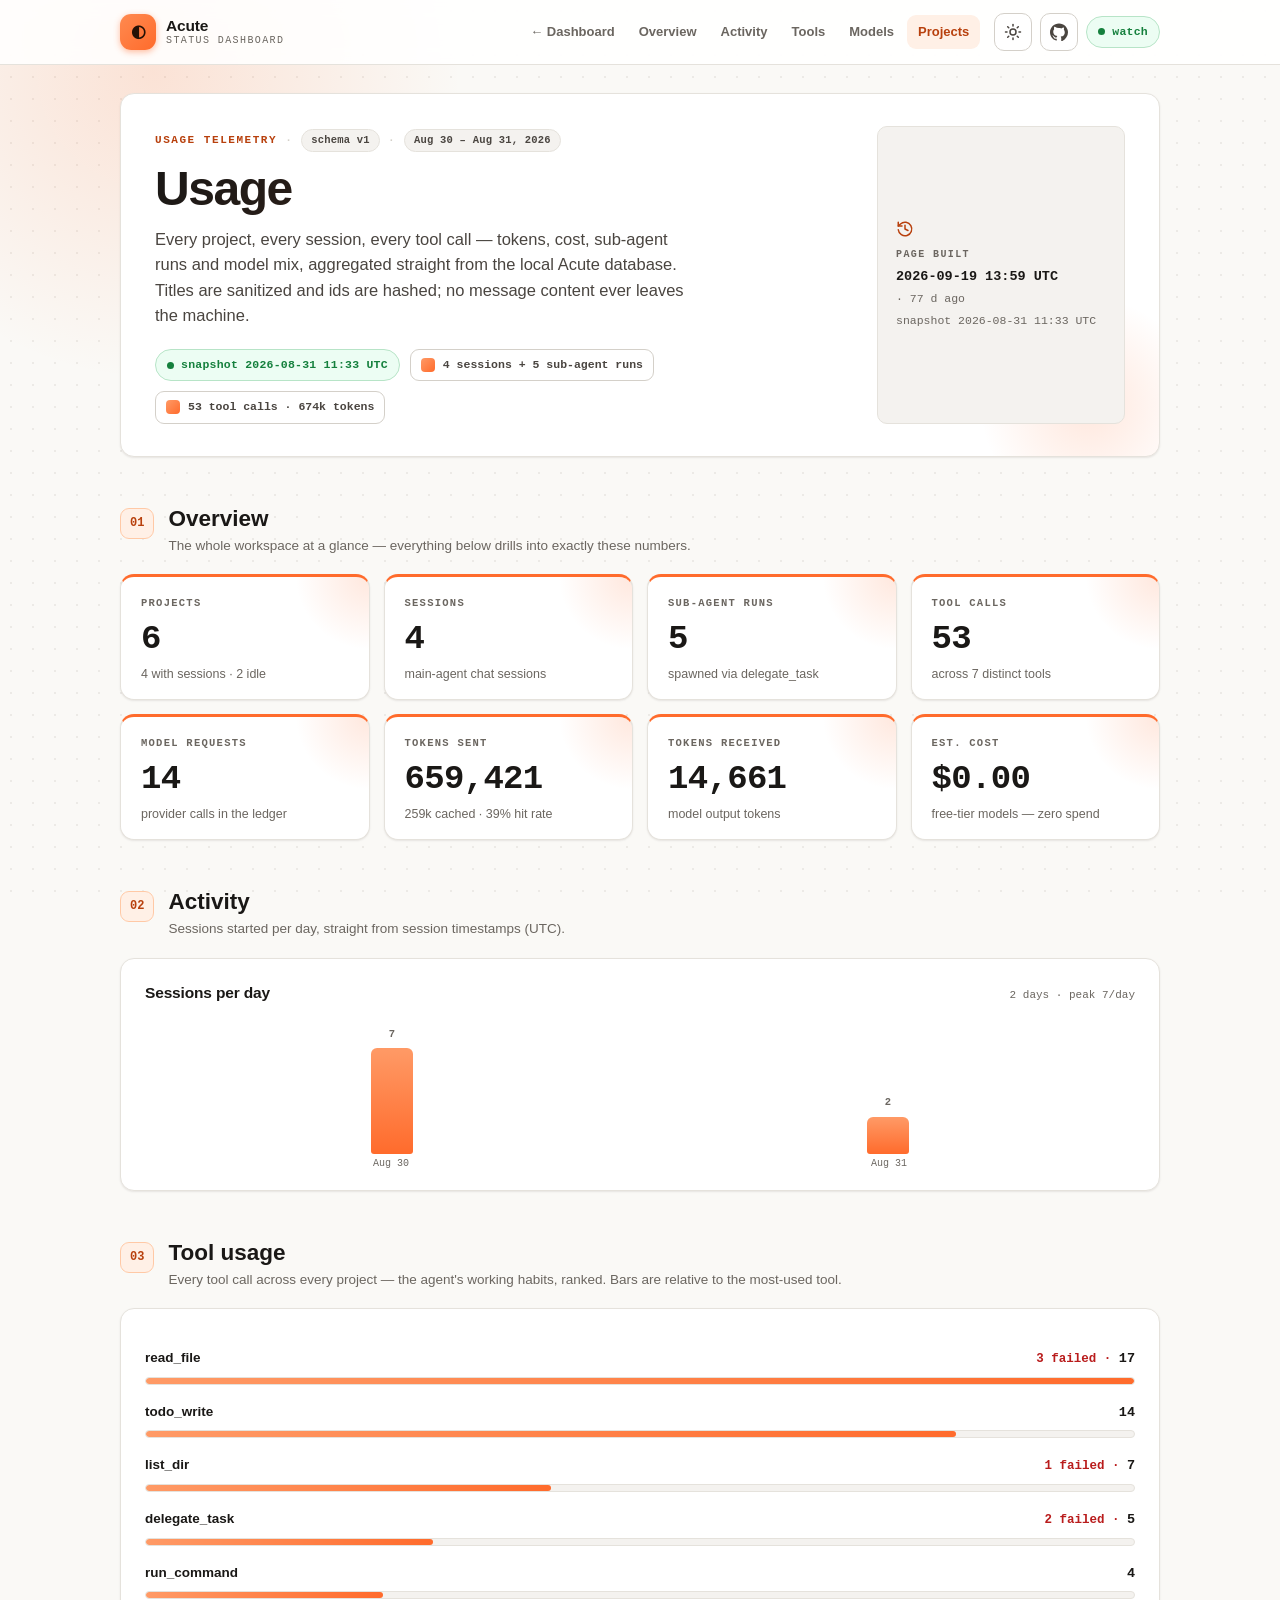
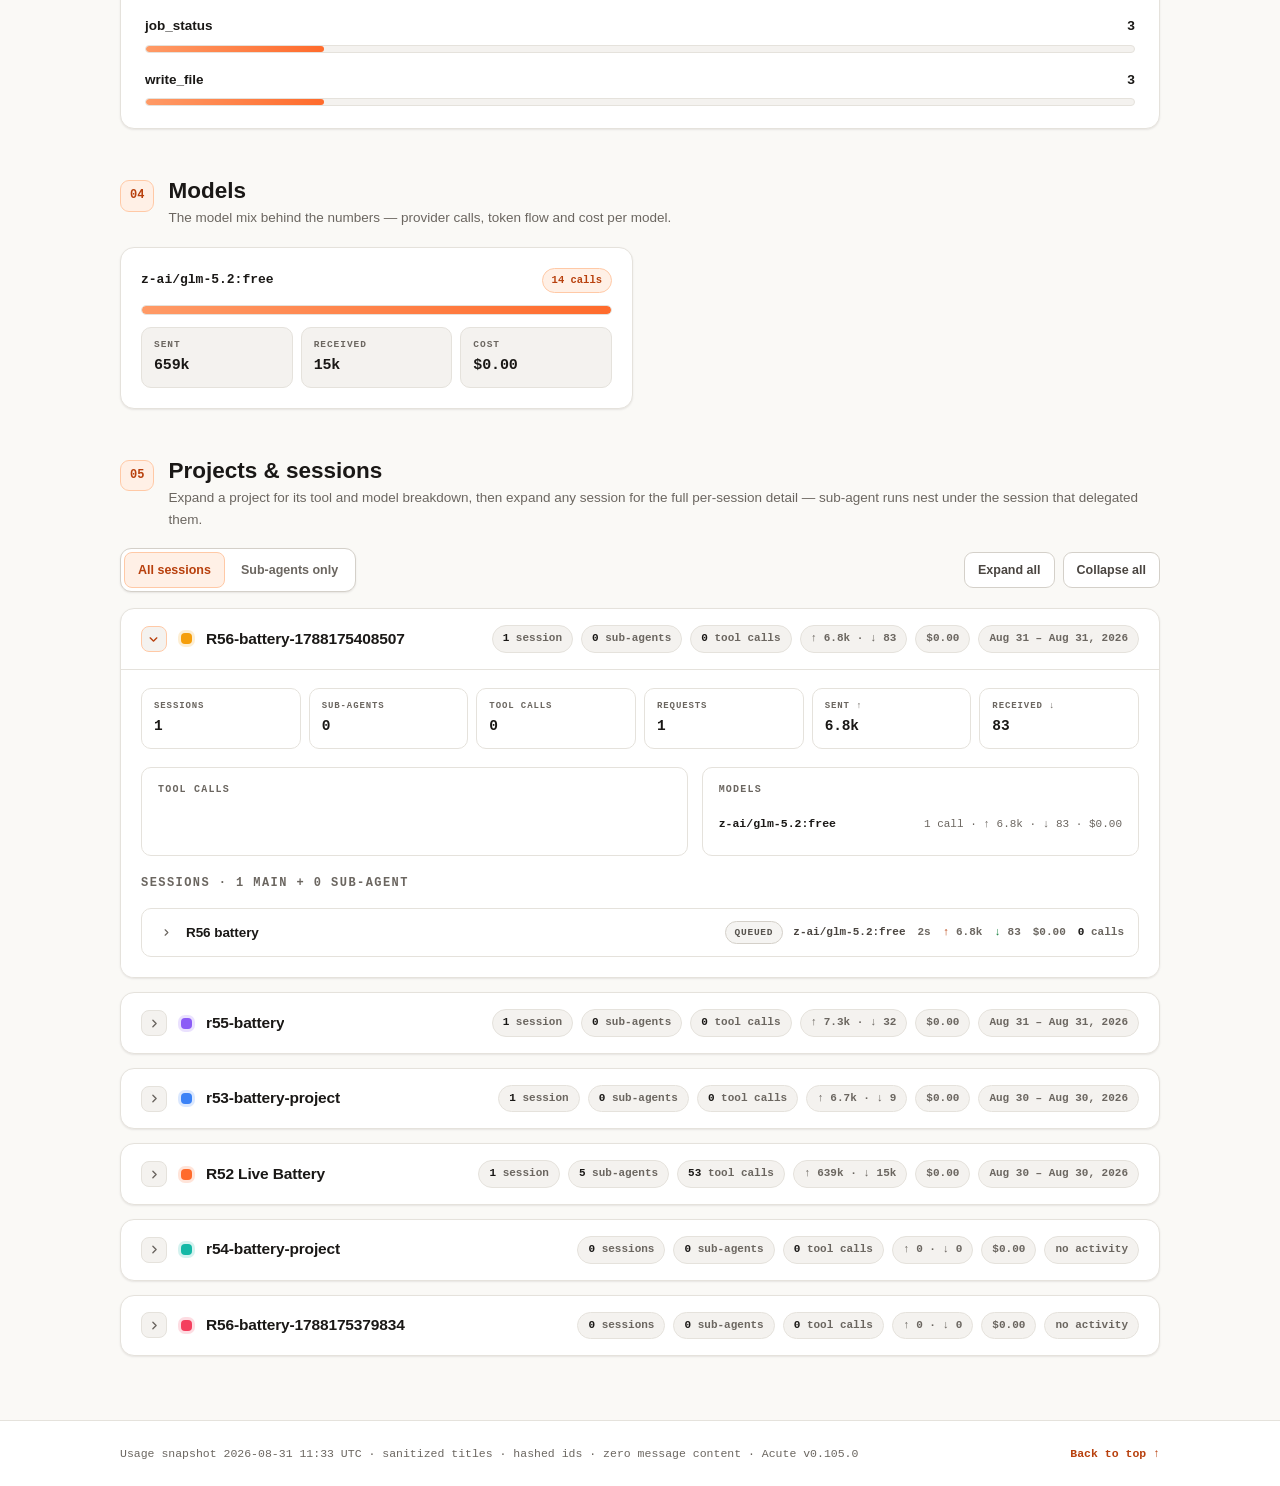
==== usage.html @ f4ee9d33 "R109 truth-sync (the plan card): v0.105.0 published — the companion rebuilt in clay (design system v" ====
<!DOCTYPE html>
<html lang="en" data-theme="light">
<head>
<meta charset="utf-8">
<meta name="viewport" content="width=device-width, initial-scale=1">
<title>Acute — usage</title>
<meta name="description" content="Detailed usage telemetry for Acute: per-project and per-session tokens, tool calls, sub-agent runs, model mix and estimated cost.">
<meta name="color-scheme" content="light dark">
<meta name="theme-color" content="#FF6B2C" media="(prefers-color-scheme: light)">
<meta name="theme-color" content="#0d0c0a" media="(prefers-color-scheme: dark)">
<meta property="og:title" content="Acute — usage">
<meta name="og:description" content="Detailed usage telemetry for Acute: per-project and per-session tokens, tool calls, sub-agent runs, model mix and estimated cost.">
<meta property="og:type" content="website">
<meta property="og:url" content="https://testplay-byte.github.io/DASHBOARD/usage.html">
<link rel="canonical" href="https://testplay-byte.github.io/DASHBOARD/usage.html">
<link rel="icon" href="data:image/svg+xml,%3Csvg%20xmlns%3D%22http%3A%2F%2Fwww.w3.org%2F2000%2Fsvg%22%20viewBox%3D%220%200%2064%2064%22%3E%3Crect%20width%3D%2264%22%20height%3D%2264%22%20rx%3D%2214%22%20fill%3D%22%23FF6B2C%22%2F%3E%3Ctext%20x%3D%2232%22%20y%3D%2245%22%20font-family%3D%22Menlo%2C%20Consolas%2C%20monospace%22%20font-size%3D%2234%22%20font-weight%3D%22700%22%20text-anchor%3D%22middle%22%20fill%3D%22%231f130a%22%3E%E2%97%90%3C%2Ftext%3E%3C%2Fsvg%3E">
<link rel="stylesheet" href="assets/style.css?v=20260919t135927929z">
<link rel="stylesheet" href="assets/usage.css?v=20260919t135927929z">
<script>
  // Apply persisted theme before paint to avoid a flash.
  (function () {
    try {
      var stored = localStorage.getItem("acute-theme");
      var prefersDark = window.matchMedia("(prefers-color-scheme: dark)").matches;
      var theme = stored === "dark" || stored === "light" ? stored : (prefersDark ? "dark" : "light");
      document.documentElement.setAttribute("data-theme", theme);
    } catch (_) { /* ignore */ }
    document.documentElement.classList.add("js");
  })();
</script>
</head>
<body id="top">
<a class="skip-link" href="#main">Skip to content</a>

<header class="site-header" role="banner">
  <div class="container header-inner">
    <a class="brand" href="index.html" aria-label="Acute — back to the status dashboard">
      <span class="brand-mark" aria-hidden="true">◐</span>
      <span class="brand-text">
        <span class="brand-name">Acute</span>
        <span class="brand-sub">status dashboard</span>
      </span>
    </a>
    <nav class="site-nav" aria-label="Usage sections">
      <a href="index.html">← Dashboard</a>
      <a href="#overview">Overview</a>
      <a href="#activity">Activity</a>
      <a href="#tools">Tools</a>
      <a href="#models">Models</a>
      <a href="#projects">Projects</a>
    </nav>
    <div class="header-actions">
      <button type="button" class="theme-toggle" id="theme-toggle" aria-label="Toggle dark mode" aria-pressed="false" title="Toggle dark mode">
        <svg class="theme-icon theme-icon-sun" viewBox="0 0 24 24" fill="none" stroke="currentColor" stroke-width="2" stroke-linecap="round" stroke-linejoin="round" aria-hidden="true">
          <circle cx="12" cy="12" r="4"/>
          <path d="M12 2v2"/><path d="M12 20v2"/><path d="M4.93 4.93l1.41 1.41"/><path d="M17.66 17.66l1.41 1.41"/><path d="M2 12h2"/><path d="M20 12h2"/><path d="M6.34 17.66l-1.41 1.41"/><path d="M19.07 4.93l-1.41 1.41"/>
        </svg>
        <svg class="theme-icon theme-icon-moon" viewBox="0 0 24 24" fill="none" stroke="currentColor" stroke-width="2" stroke-linecap="round" stroke-linejoin="round" aria-hidden="true">
          <path d="M21 12.79A9 9 0 1 1 11.21 3 7 7 0 0 0 21 12.79z"/>
        </svg>
      </button>
      <a class="github-link" href="https://github.com/testplay-byte/DASHBOARD" target="_blank" rel="noopener noreferrer" aria-label="View source on GitHub">
        <svg viewBox="0 0 24 24" fill="currentColor" aria-hidden="true">
          <path d="M12 .5C5.37.5 0 5.78 0 12.292c0 5.211 3.438 9.63 8.205 11.18.6.111.82-.26.82-.577 0-.285-.01-1.04-.016-2.046-3.338.726-4.043-1.61-4.043-1.61-.546-1.387-1.333-1.756-1.333-1.756-1.09-.745.082-.73.082-.73 1.205.085 1.838 1.237 1.838 1.237 1.07 1.834 2.807 1.304 3.492.997.108-.776.42-1.305.762-1.605-2.665-.305-5.466-1.332-5.466-5.93 0-1.31.47-2.383 1.236-3.221-.124-.303-.535-1.523.117-3.173 0 0 1.008-.323 3.301 1.23A11.51 11.51 0 0 1 12 6.802c1.025.005 2.058.139 3.022.408 2.29-1.553 3.297-1.23 3.297-1.23.653 1.65.242 2.87.119 3.172.77.838 1.234 1.91 1.234 3.221 0 4.61-2.807 5.622-5.48 5.92.43.371.81 1.103.81 2.222 0 1.604-.014 2.898-.014 3.293 0 .32.216.695.825.576C20.565 21.917 24 17.498 24 12.292 24 5.78 18.627.5 12 .5z"/>
        </svg>
      </a>
      <span class="pill pill-ok header-status-pill"><span class="pill-dot" aria-hidden="true"></span>watch</span>
    </div>
  </div>
</header>

<main id="main" class="container main-area">

  <!-- · usage hero · -->
  <section class="hero card reveal usage-hero" aria-labelledby="usage-title">
    <div class="hero-main">
      <div class="hero-eyebrow">
        <span class="hero-availability">Usage telemetry</span>
        <span class="hero-dot" aria-hidden="true">·</span>
        <span class="hero-version">schema v1</span>
        <span class="hero-dot" aria-hidden="true">·</span>
        <span class="hero-version">Aug 30 – Aug 31, 2026</span>
      </div>
      <h1 id="usage-title">Usage</h1>
      <p class="tagline">Every project, every session, every tool call — tokens, cost, sub-agent runs and model mix, aggregated straight from the local Acute database. Titles are sanitized and ids are hashed; no message content ever leaves the machine.</p>
      <div class="hero-chips">
        <span class="pill pill-ok"><span class="pill-dot" aria-hidden="true"></span>snapshot 2026-08-31 11:33 UTC</span>
        <span class="chip"><span class="chip-icon usage-chip-ico" aria-hidden="true"></span>4 sessions + 5 sub-agent runs</span>
        <span class="chip"><span class="chip-icon usage-chip-ico" aria-hidden="true"></span>53 tool calls · 674k tokens</span>
      </div>
    </div>
    <aside class="updated-box" aria-label="Page built">
      <svg class="updated-icon" viewBox="0 0 24 24" fill="none" stroke="currentColor" stroke-width="2" stroke-linecap="round" stroke-linejoin="round" aria-hidden="true"><path d="M3 3v5h5"/><path d="M3.05 13A9 9 0 1 0 6 5.3L3 8"/><path d="M12 7v5l4 2"/></svg>
      <span class="updated-label">Page built</span>
      <span class="updated-time">2026-09-19 13:59 UTC</span>
      <span class="updated-relative" id="updated-relative"></span>
      <span class="updated-relative">snapshot 2026-08-31 11:33 UTC</span>
    </aside>
  </section>

  <!-- · 01 usage overview · -->
  <section id="overview" class="u-section reveal" aria-labelledby="usage-overview-title">
    <header class="section-head">
      <span class="section-index" aria-hidden="true">01</span>
      <div>
        <h2 id="usage-overview-title">Overview</h2>
        <p class="section-desc">The whole workspace at a glance — everything below drills into exactly these numbers.</p>
      </div>
    </header>
    <div class="stats-grid">
      <article class="stat-card card">
        <span class="stat-label">Projects</span>
        <span class="stat-value" data-count="6">6</span>
        <span class="stat-sub">4 with sessions · 2 idle</span>
      </article>
      <article class="stat-card card">
        <span class="stat-label">Sessions</span>
        <span class="stat-value" data-count="4">4</span>
        <span class="stat-sub">main-agent chat sessions</span>
      </article>
      <article class="stat-card card">
        <span class="stat-label">Sub-agent runs</span>
        <span class="stat-value" data-count="5">5</span>
        <span class="stat-sub">spawned via delegate_task</span>
      </article>
      <article class="stat-card card">
        <span class="stat-label">Tool calls</span>
        <span class="stat-value" data-count="53">53</span>
        <span class="stat-sub">across 7 distinct tools</span>
      </article>
      <article class="stat-card card">
        <span class="stat-label">Model requests</span>
        <span class="stat-value" data-count="14">14</span>
        <span class="stat-sub">provider calls in the ledger</span>
      </article>
      <article class="stat-card card">
        <span class="stat-label">Tokens sent</span>
        <span class="stat-value" data-count="659421">659,421</span>
        <span class="stat-sub">259k cached · 39% hit rate</span>
      </article>
      <article class="stat-card card">
        <span class="stat-label">Tokens received</span>
        <span class="stat-value" data-count="14661">14,661</span>
        <span class="stat-sub">model output tokens</span>
      </article>
      <article class="stat-card card">
        <span class="stat-label">Est. cost</span>
        <span class="stat-value" >$0.00</span>
        <span class="stat-sub">free-tier models — zero spend</span>
      </article>
    </div>
  </section>

  <!-- · 02 activity · -->
  <section id="activity" class="u-section reveal" aria-labelledby="usage-activity-title">
    <header class="section-head">
      <span class="section-index" aria-hidden="true">02</span>
      <div>
        <h2 id="usage-activity-title">Activity</h2>
        <p class="section-desc">Sessions started per day, straight from session timestamps (UTC).</p>
      </div>
    </header>
    <div class="u-activity card">
      <div class="u-activity-head">
        <span class="u-activity-title">Sessions per day</span>
        <span class="u-activity-sub">2 days · peak 7/day</span>
      </div>
      <div class="u-chart">
        <div class="u-col" role="img" aria-label="Aug 30, 2026 — 7 sessions started">
          <span class="u-col-count">7</span>
          <div class="u-col-bar" style="height:100%"></div>
        </div>
        <div class="u-col" role="img" aria-label="Aug 31, 2026 — 2 sessions started">
          <span class="u-col-count">2</span>
          <div class="u-col-bar" style="height:29%"></div>
        </div>
      </div>
      <div class="u-cols-days">
          <span class="u-col-day">Aug 30</span>
          <span class="u-col-day">Aug 31</span>
      </div>
    </div>
  </section>

  <!-- · 03 tools · -->
  <section id="tools" class="u-section reveal" aria-labelledby="usage-tools-title">
    <header class="section-head">
      <span class="section-index" aria-hidden="true">03</span>
      <div>
        <h2 id="usage-tools-title">Tool usage</h2>
        <p class="section-desc">Every tool call across every project — the agent's working habits, ranked. Bars are relative to the most-used tool.</p>
      </div>
    </header>
    <div class="u-tools card">
      <div class="u-rows">
        <div class="suite-row">
          <div class="suite-head">
            <span class="suite-name" >read_file</span>
            <span class="suite-count"><span class="u-tool-fail" title="3 failed calls">3 failed · </span><strong>17</strong></span>
          </div>
          <div class="bar suite-bar" role="progressbar" aria-valuenow="17" aria-valuemin="0" aria-valuemax="17" aria-label="read_file share">
            <div class="bar-fill" style="--w:100%"></div>
          </div>
        </div>
        <div class="suite-row">
          <div class="suite-head">
            <span class="suite-name" >todo_write</span>
            <span class="suite-count"><strong>14</strong></span>
          </div>
          <div class="bar suite-bar" role="progressbar" aria-valuenow="14" aria-valuemin="0" aria-valuemax="17" aria-label="todo_write share">
            <div class="bar-fill" style="--w:82%"></div>
          </div>
        </div>
        <div class="suite-row">
          <div class="suite-head">
            <span class="suite-name" >list_dir</span>
            <span class="suite-count"><span class="u-tool-fail" title="1 failed call">1 failed · </span><strong>7</strong></span>
          </div>
          <div class="bar suite-bar" role="progressbar" aria-valuenow="7" aria-valuemin="0" aria-valuemax="17" aria-label="list_dir share">
            <div class="bar-fill" style="--w:41%"></div>
          </div>
        </div>
        <div class="suite-row">
          <div class="suite-head">
            <span class="suite-name" >delegate_task</span>
            <span class="suite-count"><span class="u-tool-fail" title="2 failed calls">2 failed · </span><strong>5</strong></span>
          </div>
          <div class="bar suite-bar" role="progressbar" aria-valuenow="5" aria-valuemin="0" aria-valuemax="17" aria-label="delegate_task share">
            <div class="bar-fill" style="--w:29%"></div>
          </div>
        </div>
        <div class="suite-row">
          <div class="suite-head">
            <span class="suite-name" >run_command</span>
            <span class="suite-count"><strong>4</strong></span>
          </div>
          <div class="bar suite-bar" role="progressbar" aria-valuenow="4" aria-valuemin="0" aria-valuemax="17" aria-label="run_command share">
            <div class="bar-fill" style="--w:24%"></div>
          </div>
        </div>
        <div class="suite-row">
          <div class="suite-head">
            <span class="suite-name" >job_status</span>
            <span class="suite-count"><strong>3</strong></span>
          </div>
          <div class="bar suite-bar" role="progressbar" aria-valuenow="3" aria-valuemin="0" aria-valuemax="17" aria-label="job_status share">
            <div class="bar-fill" style="--w:18%"></div>
          </div>
        </div>
        <div class="suite-row">
          <div class="suite-head">
            <span class="suite-name" >write_file</span>
            <span class="suite-count"><strong>3</strong></span>
          </div>
          <div class="bar suite-bar" role="progressbar" aria-valuenow="3" aria-valuemin="0" aria-valuemax="17" aria-label="write_file share">
            <div class="bar-fill" style="--w:18%"></div>
          </div>
        </div>
      </div>
    </div>
  </section>

  <!-- · 04 models · -->
  <section id="models" class="u-section reveal" aria-labelledby="usage-models-title">
    <header class="section-head">
      <span class="section-index" aria-hidden="true">04</span>
      <div>
        <h2 id="usage-models-title">Models</h2>
        <p class="section-desc">The model mix behind the numbers — provider calls, token flow and cost per model.</p>
      </div>
    </header>
    <div class="u-models-grid">
      <article class="u-model-card card">
        <div class="u-model-top">
          <span class="u-model-name" title="z-ai/glm-5.2:free">z-ai/glm-5.2:free</span>
          <span class="u-model-calls">14 calls</span>
        </div>
        <div class="bar" role="progressbar" aria-valuenow="14" aria-valuemin="0" aria-valuemax="14" aria-label="z-ai/glm-5.2:free calls relative to the busiest model">
          <div class="bar-fill" style="--w:100%"></div>
        </div>
        <div class="u-model-nums">
          <span class="u-model-num"><span class="u-model-num-label">Sent</span><span class="u-model-num-value" title="659,421 tokens">659k</span></span>
          <span class="u-model-num"><span class="u-model-num-label">Received</span><span class="u-model-num-value" title="14,661 tokens">15k</span></span>
          <span class="u-model-num"><span class="u-model-num-label">Cost</span><span class="u-model-num-value">$0.00</span></span>
        </div>
      </article>
    </div>
  </section>

  <!-- · 05 projects · -->
  <section id="projects" class="u-section reveal" aria-labelledby="usage-projects-title">
    <header class="section-head">
      <span class="section-index" aria-hidden="true">05</span>
      <div>
        <h2 id="usage-projects-title">Projects &amp; sessions</h2>
        <p class="section-desc">Expand a project for its tool and model breakdown, then expand any session for the full per-session detail — sub-agent runs nest under the session that delegated them.</p>
      </div>
    </header>
    <div class="u-controls">
      <div class="u-filter" role="group" aria-label="Filter sessions">
        <button type="button" class="u-filter-btn" data-mode="all" aria-pressed="true">All sessions</button>
        <button type="button" class="u-filter-btn" data-mode="subs" aria-pressed="false">Sub-agents only</button>
      </div>
      <div class="u-bulk">
        <button type="button" class="u-bulk-btn" id="u-expand-all">Expand all</button>
        <button type="button" class="u-bulk-btn" id="u-collapse-all">Collapse all</button>
      </div>
    </div>
      <details class="proj card" data-pid="p0ojo1dh">
        <summary class="proj-summary">
          <span class="proj-chevron" aria-hidden="true"><svg viewBox="0 0 24 24" fill="none" stroke="currentColor" stroke-width="2.5" stroke-linecap="round" stroke-linejoin="round"><polyline points="9 18 15 12 9 6"/></svg></span>
          <span class="proj-dot" style="--pc:#F59E0B" aria-hidden="true"></span>
          <span class="proj-name">R56-battery-1788175408507</span>
          
          <span class="proj-meta">
            <span class="proj-chip"><strong>1</strong> session</span>
            <span class="proj-chip"><strong>0</strong> sub-agents</span>
            <span class="proj-chip"><strong>0</strong> tool calls</span>
            <span class="proj-chip" title="6,751 sent · 83 received">↑ 6.8k · ↓ 83</span>
            <span class="proj-chip">$0.00</span>
            <span class="proj-chip">Aug 31 – Aug 31, 2026</span>
          </span>
        </summary>
        <div class="proj-body">
          <div class="proj-stats">
            <span class="proj-stat"><span class="proj-stat-label">Sessions</span><span class="proj-stat-value">1</span></span>
            <span class="proj-stat"><span class="proj-stat-label">Sub-agents</span><span class="proj-stat-value">0</span></span>
            <span class="proj-stat"><span class="proj-stat-label">Tool calls</span><span class="proj-stat-value">0</span></span>
            <span class="proj-stat"><span class="proj-stat-label">Requests</span><span class="proj-stat-value">1</span></span>
            <span class="proj-stat"><span class="proj-stat-label">Sent ↑</span><span class="proj-stat-value" title="6,751 tokens">6.8k</span></span>
            <span class="proj-stat"><span class="proj-stat-label">Received ↓</span><span class="proj-stat-value" title="83 tokens">83</span></span>
          </div>
          <div class="proj-cols">
            <div class="proj-panel">
              <div class="proj-panel-title">Tool calls</div>
              <div class="u-rows">

              </div>
            </div>
            <div class="proj-panel">
              <div class="proj-panel-title">Models</div>
          <div class="proj-mrow">
            <span class="proj-mname" title="z-ai/glm-5.2:free">z-ai/glm-5.2:free</span>
            <span class="proj-mnums">1 call · ↑ 6.8k · ↓ 83 · $0.00</span>
          </div>
            </div>
          </div>
          <h4 class="sess-heading">Sessions · 1 main + 0 sub-agent</h4>
          <div class="sess-list">
        <details class="sess" data-sid="s10ywbji">
          <summary class="sess-summary">
            <span class="sess-chevron" aria-hidden="true"><svg viewBox="0 0 24 24" fill="none" stroke="currentColor" stroke-width="2.5" stroke-linecap="round" stroke-linejoin="round"><polyline points="9 18 15 12 9 6"/></svg></span>
            <span class="sess-title" title="R56 battery">R56 battery</span>
            <span class="sess-status st-queued">queued</span>
            <span class="sess-nums">
              <span class="sess-num is-model" title="z-ai/glm-5.2:free">z-ai/glm-5.2:free</span>
              <span class="sess-num">2s</span>
              <span class="sess-num"><span class="up" title="tokens sent">↑</span> 6.8k</span>
              <span class="sess-num"><span class="down" title="tokens received">↓</span> 83</span>
              <span class="sess-num">$0.00</span>
              <span class="sess-num"><strong>0</strong> calls</span>
              
            </span>
          </summary>
        <div class="sess-body">
          <div class="sess-facts">
            <span class="sess-fact"><span class="sess-fact-label">Requests</span><span class="sess-fact-value">1</span></span>
            <span class="sess-fact"><span class="sess-fact-label">Sent ↑</span><span class="sess-fact-value" title="6,751 tokens">6.8k</span></span>
            <span class="sess-fact"><span class="sess-fact-label">Received ↓</span><span class="sess-fact-value" title="83 tokens">83</span></span>
            <span class="sess-fact"><span class="sess-fact-label">Cached</span><span class="sess-fact-value" title="0 tokens">0</span></span>
          </div>
          <p class="sess-meta">Started 2026-08-31 11:23 UTC · ended 2026-08-31 11:23 UTC · 2s · <span class="mono">z-ai/glm-5.2:free</span></p>
                    <p class="sess-meta">No tool calls recorded in this session.</p>
        </div>

        </details>

          </div>
        </div>
      </details>
      <details class="proj card" data-pid="p1rvb4ev">
        <summary class="proj-summary">
          <span class="proj-chevron" aria-hidden="true"><svg viewBox="0 0 24 24" fill="none" stroke="currentColor" stroke-width="2.5" stroke-linecap="round" stroke-linejoin="round"><polyline points="9 18 15 12 9 6"/></svg></span>
          <span class="proj-dot" style="--pc:#8B5CF6" aria-hidden="true"></span>
          <span class="proj-name">r55-battery</span>
          
          <span class="proj-meta">
            <span class="proj-chip"><strong>1</strong> session</span>
            <span class="proj-chip"><strong>0</strong> sub-agents</span>
            <span class="proj-chip"><strong>0</strong> tool calls</span>
            <span class="proj-chip" title="7,298 sent · 32 received">↑ 7.3k · ↓ 32</span>
            <span class="proj-chip">$0.00</span>
            <span class="proj-chip">Aug 31 – Aug 31, 2026</span>
          </span>
        </summary>
        <div class="proj-body">
          <div class="proj-stats">
            <span class="proj-stat"><span class="proj-stat-label">Sessions</span><span class="proj-stat-value">1</span></span>
            <span class="proj-stat"><span class="proj-stat-label">Sub-agents</span><span class="proj-stat-value">0</span></span>
            <span class="proj-stat"><span class="proj-stat-label">Tool calls</span><span class="proj-stat-value">0</span></span>
            <span class="proj-stat"><span class="proj-stat-label">Requests</span><span class="proj-stat-value">1</span></span>
            <span class="proj-stat"><span class="proj-stat-label">Sent ↑</span><span class="proj-stat-value" title="7,298 tokens">7.3k</span></span>
            <span class="proj-stat"><span class="proj-stat-label">Received ↓</span><span class="proj-stat-value" title="32 tokens">32</span></span>
          </div>
          <div class="proj-cols">
            <div class="proj-panel">
              <div class="proj-panel-title">Tool calls</div>
              <div class="u-rows">

              </div>
            </div>
            <div class="proj-panel">
              <div class="proj-panel-title">Models</div>
          <div class="proj-mrow">
            <span class="proj-mname" title="z-ai/glm-5.2:free">z-ai/glm-5.2:free</span>
            <span class="proj-mnums">1 call · ↑ 7.3k · ↓ 32 · $0.00</span>
          </div>
            </div>
          </div>
          <h4 class="sess-heading">Sessions · 1 main + 0 sub-agent</h4>
          <div class="sess-list">
        <details class="sess" data-sid="s1wqvxhn">
          <summary class="sess-summary">
            <span class="sess-chevron" aria-hidden="true"><svg viewBox="0 0 24 24" fill="none" stroke="currentColor" stroke-width="2.5" stroke-linecap="round" stroke-linejoin="round"><polyline points="9 18 15 12 9 6"/></svg></span>
            <span class="sess-title" title="r55 battery">r55 battery</span>
            <span class="sess-status st-queued">queued</span>
            <span class="sess-nums">
              <span class="sess-num is-model" title="z-ai/glm-5.2:free">z-ai/glm-5.2:free</span>
              <span class="sess-num">20s</span>
              <span class="sess-num"><span class="up" title="tokens sent">↑</span> 7.3k</span>
              <span class="sess-num"><span class="down" title="tokens received">↓</span> 32</span>
              <span class="sess-num">$0.00</span>
              <span class="sess-num"><strong>0</strong> calls</span>
              
            </span>
          </summary>
        <div class="sess-body">
          <div class="sess-facts">
            <span class="sess-fact"><span class="sess-fact-label">Requests</span><span class="sess-fact-value">1</span></span>
            <span class="sess-fact"><span class="sess-fact-label">Sent ↑</span><span class="sess-fact-value" title="7,298 tokens">7.3k</span></span>
            <span class="sess-fact"><span class="sess-fact-label">Received ↓</span><span class="sess-fact-value" title="32 tokens">32</span></span>
            <span class="sess-fact"><span class="sess-fact-label">Cached</span><span class="sess-fact-value" title="0 tokens">0</span></span>
          </div>
          <p class="sess-meta">Started 2026-08-31 09:46 UTC · ended 2026-08-31 09:47 UTC · 20s · <span class="mono">z-ai/glm-5.2:free</span></p>
                    <p class="sess-meta">No tool calls recorded in this session.</p>
        </div>

        </details>

          </div>
        </div>
      </details>
      <details class="proj card" data-pid="p1yasc7z">
        <summary class="proj-summary">
          <span class="proj-chevron" aria-hidden="true"><svg viewBox="0 0 24 24" fill="none" stroke="currentColor" stroke-width="2.5" stroke-linecap="round" stroke-linejoin="round"><polyline points="9 18 15 12 9 6"/></svg></span>
          <span class="proj-dot" style="--pc:#3B82F6" aria-hidden="true"></span>
          <span class="proj-name">r53-battery-project</span>
          
          <span class="proj-meta">
            <span class="proj-chip"><strong>1</strong> session</span>
            <span class="proj-chip"><strong>0</strong> sub-agents</span>
            <span class="proj-chip"><strong>0</strong> tool calls</span>
            <span class="proj-chip" title="6,742 sent · 9 received">↑ 6.7k · ↓ 9</span>
            <span class="proj-chip">$0.00</span>
            <span class="proj-chip">Aug 30 – Aug 30, 2026</span>
          </span>
        </summary>
        <div class="proj-body">
          <div class="proj-stats">
            <span class="proj-stat"><span class="proj-stat-label">Sessions</span><span class="proj-stat-value">1</span></span>
            <span class="proj-stat"><span class="proj-stat-label">Sub-agents</span><span class="proj-stat-value">0</span></span>
            <span class="proj-stat"><span class="proj-stat-label">Tool calls</span><span class="proj-stat-value">0</span></span>
            <span class="proj-stat"><span class="proj-stat-label">Requests</span><span class="proj-stat-value">1</span></span>
            <span class="proj-stat"><span class="proj-stat-label">Sent ↑</span><span class="proj-stat-value" title="6,742 tokens">6.7k</span></span>
            <span class="proj-stat"><span class="proj-stat-label">Received ↓</span><span class="proj-stat-value" title="9 tokens">9</span></span>
          </div>
          <div class="proj-cols">
            <div class="proj-panel">
              <div class="proj-panel-title">Tool calls</div>
              <div class="u-rows">

              </div>
            </div>
            <div class="proj-panel">
              <div class="proj-panel-title">Models</div>
          <div class="proj-mrow">
            <span class="proj-mname" title="z-ai/glm-5.2:free">z-ai/glm-5.2:free</span>
            <span class="proj-mnums">1 call · ↑ 6.7k · ↓ 9 · $0.00</span>
          </div>
            </div>
          </div>
          <h4 class="sess-heading">Sessions · 1 main + 0 sub-agent</h4>
          <div class="sess-list">
        <details class="sess" data-sid="s1snkupd">
          <summary class="sess-summary">
            <span class="sess-chevron" aria-hidden="true"><svg viewBox="0 0 24 24" fill="none" stroke="currentColor" stroke-width="2.5" stroke-linecap="round" stroke-linejoin="round"><polyline points="9 18 15 12 9 6"/></svg></span>
            <span class="sess-title" title="Reply with exactly: R53 CONNECTION GATE VERIFIED">Reply with exactly: R53 CONNECTION GATE VERIFIED</span>
            <span class="sess-status st-queued">queued</span>
            <span class="sess-nums">
              <span class="sess-num is-model" title="z-ai/glm-5.2:free">z-ai/glm-5.2:free</span>
              <span class="sess-num">16s</span>
              <span class="sess-num"><span class="up" title="tokens sent">↑</span> 6.7k</span>
              <span class="sess-num"><span class="down" title="tokens received">↓</span> 9</span>
              <span class="sess-num">$0.00</span>
              <span class="sess-num"><strong>0</strong> calls</span>
              
            </span>
          </summary>
        <div class="sess-body">
          <div class="sess-facts">
            <span class="sess-fact"><span class="sess-fact-label">Requests</span><span class="sess-fact-value">1</span></span>
            <span class="sess-fact"><span class="sess-fact-label">Sent ↑</span><span class="sess-fact-value" title="6,742 tokens">6.7k</span></span>
            <span class="sess-fact"><span class="sess-fact-label">Received ↓</span><span class="sess-fact-value" title="9 tokens">9</span></span>
            <span class="sess-fact"><span class="sess-fact-label">Cached</span><span class="sess-fact-value" title="128 tokens">128</span></span>
          </div>
          <p class="sess-meta">Started 2026-08-30 17:52 UTC · ended 2026-08-30 17:52 UTC · 16s · <span class="mono">z-ai/glm-5.2:free</span></p>
                    <p class="sess-meta">No tool calls recorded in this session.</p>
        </div>

        </details>

          </div>
        </div>
      </details>
      <details class="proj card" data-pid="p1ib8keo">
        <summary class="proj-summary">
          <span class="proj-chevron" aria-hidden="true"><svg viewBox="0 0 24 24" fill="none" stroke="currentColor" stroke-width="2.5" stroke-linecap="round" stroke-linejoin="round"><polyline points="9 18 15 12 9 6"/></svg></span>
          <span class="proj-dot" style="--pc:#FF6B2C" aria-hidden="true"></span>
          <span class="proj-name">R52 Live Battery</span>
          
          <span class="proj-meta">
            <span class="proj-chip"><strong>1</strong> session</span>
            <span class="proj-chip"><strong>5</strong> sub-agents</span>
            <span class="proj-chip"><strong>53</strong> tool calls</span>
            <span class="proj-chip" title="638,630 sent · 14,537 received">↑ 639k · ↓ 15k</span>
            <span class="proj-chip">$0.00</span>
            <span class="proj-chip">Aug 30 – Aug 30, 2026</span>
          </span>
        </summary>
        <div class="proj-body">
          <div class="proj-stats">
            <span class="proj-stat"><span class="proj-stat-label">Sessions</span><span class="proj-stat-value">1</span></span>
            <span class="proj-stat"><span class="proj-stat-label">Sub-agents</span><span class="proj-stat-value">5</span></span>
            <span class="proj-stat"><span class="proj-stat-label">Tool calls</span><span class="proj-stat-value">53</span></span>
            <span class="proj-stat"><span class="proj-stat-label">Requests</span><span class="proj-stat-value">11</span></span>
            <span class="proj-stat"><span class="proj-stat-label">Sent ↑</span><span class="proj-stat-value" title="638,630 tokens">639k</span></span>
            <span class="proj-stat"><span class="proj-stat-label">Received ↓</span><span class="proj-stat-value" title="14,537 tokens">15k</span></span>
          </div>
          <div class="proj-cols">
            <div class="proj-panel">
              <div class="proj-panel-title">Tool calls</div>
              <div class="u-rows">
        <div class="suite-row">
          <div class="suite-head">
            <span class="suite-name" >read_file</span>
            <span class="suite-count"><span class="u-tool-fail">3 failed · </span><strong>17</strong></span>
          </div>
          <div class="bar suite-bar" role="progressbar" aria-valuenow="17" aria-valuemin="0" aria-valuemax="17" aria-label="read_file share">
            <div class="bar-fill" style="--w:100%"></div>
          </div>
        </div>
        <div class="suite-row">
          <div class="suite-head">
            <span class="suite-name" >todo_write</span>
            <span class="suite-count"><strong>14</strong></span>
          </div>
          <div class="bar suite-bar" role="progressbar" aria-valuenow="14" aria-valuemin="0" aria-valuemax="17" aria-label="todo_write share">
            <div class="bar-fill" style="--w:82%"></div>
          </div>
        </div>
        <div class="suite-row">
          <div class="suite-head">
            <span class="suite-name" >list_dir</span>
            <span class="suite-count"><span class="u-tool-fail">1 failed · </span><strong>7</strong></span>
          </div>
          <div class="bar suite-bar" role="progressbar" aria-valuenow="7" aria-valuemin="0" aria-valuemax="17" aria-label="list_dir share">
            <div class="bar-fill" style="--w:41%"></div>
          </div>
        </div>
        <div class="suite-row">
          <div class="suite-head">
            <span class="suite-name" >delegate_task</span>
            <span class="suite-count"><span class="u-tool-fail">2 failed · </span><strong>5</strong></span>
          </div>
          <div class="bar suite-bar" role="progressbar" aria-valuenow="5" aria-valuemin="0" aria-valuemax="17" aria-label="delegate_task share">
            <div class="bar-fill" style="--w:29%"></div>
          </div>
        </div>
        <div class="suite-row">
          <div class="suite-head">
            <span class="suite-name" >run_command</span>
            <span class="suite-count"><strong>4</strong></span>
          </div>
          <div class="bar suite-bar" role="progressbar" aria-valuenow="4" aria-valuemin="0" aria-valuemax="17" aria-label="run_command share">
            <div class="bar-fill" style="--w:24%"></div>
          </div>
        </div>
        <div class="suite-row">
          <div class="suite-head">
            <span class="suite-name" >job_status</span>
            <span class="suite-count"><strong>3</strong></span>
          </div>
          <div class="bar suite-bar" role="progressbar" aria-valuenow="3" aria-valuemin="0" aria-valuemax="17" aria-label="job_status share">
            <div class="bar-fill" style="--w:18%"></div>
          </div>
        </div>
        <div class="suite-row">
          <div class="suite-head">
            <span class="suite-name" >write_file</span>
            <span class="suite-count"><strong>3</strong></span>
          </div>
          <div class="bar suite-bar" role="progressbar" aria-valuenow="3" aria-valuemin="0" aria-valuemax="17" aria-label="write_file share">
            <div class="bar-fill" style="--w:18%"></div>
          </div>
        </div>
              </div>
            </div>
            <div class="proj-panel">
              <div class="proj-panel-title">Models</div>
          <div class="proj-mrow">
            <span class="proj-mname" title="z-ai/glm-5.2:free">z-ai/glm-5.2:free</span>
            <span class="proj-mnums">11 calls · ↑ 639k · ↓ 15k · $0.00</span>
          </div>
            </div>
          </div>
          <h4 class="sess-heading">Sessions · 1 main + 5 sub-agent</h4>
          <div class="sess-list">
        <details class="sess has-subs" data-sid="s1sybjam">
          <summary class="sess-summary">
            <span class="sess-chevron" aria-hidden="true"><svg viewBox="0 0 24 24" fill="none" stroke="currentColor" stroke-width="2.5" stroke-linecap="round" stroke-linejoin="round"><polyline points="9 18 15 12 9 6"/></svg></span>
            <span class="sess-title" title="R52 battery">R52 battery</span>
            <span class="sess-status st-queued">queued</span>
            <span class="sess-nums">
              <span class="sess-num is-model" title="z-ai/glm-5.2:free">z-ai/glm-5.2:free</span>
              <span class="sess-num">24m 33s</span>
              <span class="sess-num"><span class="up" title="tokens sent">↑</span> 412k</span>
              <span class="sess-num"><span class="down" title="tokens received">↓</span> 6.8k</span>
              <span class="sess-num">$0.00</span>
              <span class="sess-num"><strong>25</strong> calls</span>
              <span class="sess-num"><strong>5</strong> sub-agents</span>
            </span>
          </summary>
        <div class="sess-body">
          <div class="sess-facts">
            <span class="sess-fact"><span class="sess-fact-label">Requests</span><span class="sess-fact-value">8</span></span>
            <span class="sess-fact"><span class="sess-fact-label">Sent ↑</span><span class="sess-fact-value" title="411,890 tokens">412k</span></span>
            <span class="sess-fact"><span class="sess-fact-label">Received ↓</span><span class="sess-fact-value" title="6,783 tokens">6.8k</span></span>
            <span class="sess-fact"><span class="sess-fact-label">Cached</span><span class="sess-fact-value" title="185,596 tokens">186k</span></span>
          </div>
          <p class="sess-meta">Started 2026-08-30 14:24 UTC · ended 2026-08-30 14:49 UTC · 24m 33s · <span class="mono">z-ai/glm-5.2:free</span></p>
                    <div class="sess-toolrows">
          <div class="sess-toolrow">
            <span class="sess-toolname">read_file</span>
            <div class="bar" role="progressbar" aria-valuenow="7" aria-valuemin="0" aria-valuemax="7" aria-label="read_file calls in this session">
              <div class="bar-fill" style="--w:100%"></div>
            </div>
            <span class="sess-toolcount">7 calls</span>
          </div>
          <div class="sess-toolrow">
            <span class="sess-toolname">delegate_task</span>
            <div class="bar" role="progressbar" aria-valuenow="5" aria-valuemin="0" aria-valuemax="7" aria-label="delegate_task calls in this session">
              <div class="bar-fill" style="--w:71%"></div>
            </div>
            <span class="sess-toolcount">5 calls · <span class="u-tool-fail">2 failed</span></span>
          </div>
          <div class="sess-toolrow">
            <span class="sess-toolname">run_command</span>
            <div class="bar" role="progressbar" aria-valuenow="4" aria-valuemin="0" aria-valuemax="7" aria-label="run_command calls in this session">
              <div class="bar-fill" style="--w:57%"></div>
            </div>
            <span class="sess-toolcount">4 calls</span>
          </div>
          <div class="sess-toolrow">
            <span class="sess-toolname">job_status</span>
            <div class="bar" role="progressbar" aria-valuenow="3" aria-valuemin="0" aria-valuemax="7" aria-label="job_status calls in this session">
              <div class="bar-fill" style="--w:43%"></div>
            </div>
            <span class="sess-toolcount">3 calls</span>
          </div>
          <div class="sess-toolrow">
            <span class="sess-toolname">list_dir</span>
            <div class="bar" role="progressbar" aria-valuenow="2" aria-valuemin="0" aria-valuemax="7" aria-label="list_dir calls in this session">
              <div class="bar-fill" style="--w:29%"></div>
            </div>
            <span class="sess-toolcount">2 calls</span>
          </div>
          <div class="sess-toolrow">
            <span class="sess-toolname">todo_write</span>
            <div class="bar" role="progressbar" aria-valuenow="2" aria-valuemin="0" aria-valuemax="7" aria-label="todo_write calls in this session">
              <div class="bar-fill" style="--w:29%"></div>
            </div>
            <span class="sess-toolcount">2 calls</span>
          </div>
          <div class="sess-toolrow">
            <span class="sess-toolname">write_file</span>
            <div class="bar" role="progressbar" aria-valuenow="2" aria-valuemin="0" aria-valuemax="7" aria-label="write_file calls in this session">
              <div class="bar-fill" style="--w:29%"></div>
            </div>
            <span class="sess-toolcount">2 calls</span>
          </div>
          </div>
        </div>
          <div class="sess-subwrap">
            <span class="sess-subslabel">Delegated sub-agents</span>
          <details class="sess sess-sub">
            <summary class="sess-summary">
              <span class="sess-chevron" aria-hidden="true"><svg viewBox="0 0 24 24" fill="none" stroke="currentColor" stroke-width="2.5" stroke-linecap="round" stroke-linejoin="round"><polyline points="9 18 15 12 9 6"/></svg></span>
              <span class="sess-sub-badge"><svg viewBox="0 0 24 24" fill="none" stroke="currentColor" stroke-width="2" stroke-linecap="round" stroke-linejoin="round" aria-hidden="true"><circle cx="12" cy="8" r="3"/><circle cx="5" cy="18" r="3"/><circle cx="19" cy="18" r="3"/><line x1="10.5" y1="10" x2="6.5" y2="16"/><line x1="13.5" y1="10" x2="17.5" y2="16"/></svg>sub-agent · researcher</span>
              <span class="sess-title" title="List the files in the project root directory ([path]">List the files in the project root directory ([path]</span>
              <span class="sess-status st-completed">done</span>
              <span class="sess-nums">
                <span class="sess-num">2m 04s</span>
                <span class="sess-num"><span class="up">↑</span> 72k</span>
                <span class="sess-num"><span class="down">↓</span> 5.0k</span>
                <span class="sess-num"><strong>4</strong> calls</span>
              </span>
            </summary>
        <div class="sess-body">
          <div class="sess-facts">
            <span class="sess-fact"><span class="sess-fact-label">Requests</span><span class="sess-fact-value">1</span></span>
            <span class="sess-fact"><span class="sess-fact-label">Sent ↑</span><span class="sess-fact-value" title="72,314 tokens">72k</span></span>
            <span class="sess-fact"><span class="sess-fact-label">Received ↓</span><span class="sess-fact-value" title="4,963 tokens">5.0k</span></span>
            <span class="sess-fact"><span class="sess-fact-label">Cached</span><span class="sess-fact-value" title="6,662 tokens">6.7k</span></span>
          </div>
          <p class="sess-meta">Started 2026-08-30 14:35 UTC · ended 2026-08-30 14:37 UTC · 2m 04s · <span class="mono">z-ai/glm-5.2:free</span></p>
                    <div class="sess-toolrows">
          <div class="sess-toolrow">
            <span class="sess-toolname">todo_write</span>
            <div class="bar" role="progressbar" aria-valuenow="3" aria-valuemin="0" aria-valuemax="3" aria-label="todo_write calls in this session">
              <div class="bar-fill" style="--w:100%"></div>
            </div>
            <span class="sess-toolcount">3 calls</span>
          </div>
          <div class="sess-toolrow">
            <span class="sess-toolname">list_dir</span>
            <div class="bar" role="progressbar" aria-valuenow="1" aria-valuemin="0" aria-valuemax="3" aria-label="list_dir calls in this session">
              <div class="bar-fill" style="--w:33%"></div>
            </div>
            <span class="sess-toolcount">1 call</span>
          </div>
          </div>
        </div>
          </details>
          <details class="sess sess-sub">
            <summary class="sess-summary">
              <span class="sess-chevron" aria-hidden="true"><svg viewBox="0 0 24 24" fill="none" stroke="currentColor" stroke-width="2.5" stroke-linecap="round" stroke-linejoin="round"><polyline points="9 18 15 12 9 6"/></svg></span>
              <span class="sess-sub-badge"><svg viewBox="0 0 24 24" fill="none" stroke="currentColor" stroke-width="2" stroke-linecap="round" stroke-linejoin="round" aria-hidden="true"><circle cx="12" cy="8" r="3"/><circle cx="5" cy="18" r="3"/><circle cx="19" cy="18" r="3"/><line x1="10.5" y1="10" x2="6.5" y2="16"/><line x1="13.5" y1="10" x2="17.5" y2="16"/></svg>sub-agent · researcher</span>
              <span class="sess-title" title="Examine every file in the project root directory ([path]">Examine every file in the project root directory ([path]</span>
              <span class="sess-status st-failed">failed</span>
              <span class="sess-nums">
                <span class="sess-num">25s</span>
                <span class="sess-num"><span class="up">↑</span> 0</span>
                <span class="sess-num"><span class="down">↓</span> 0</span>
                <span class="sess-num"><strong>7</strong> calls</span>
              </span>
            </summary>
        <div class="sess-body">
          <div class="sess-facts">
            <span class="sess-fact"><span class="sess-fact-label">Requests</span><span class="sess-fact-value">0</span></span>
            <span class="sess-fact"><span class="sess-fact-label">Sent ↑</span><span class="sess-fact-value" title="0 tokens">0</span></span>
            <span class="sess-fact"><span class="sess-fact-label">Received ↓</span><span class="sess-fact-value" title="0 tokens">0</span></span>
            <span class="sess-fact"><span class="sess-fact-label">Cached</span><span class="sess-fact-value" title="0 tokens">0</span></span>
          </div>
          <p class="sess-meta">Started 2026-08-30 14:38 UTC · ended 2026-08-30 14:38 UTC · 25s</p>
                    <div class="sess-toolrows">
          <div class="sess-toolrow">
            <span class="sess-toolname">read_file</span>
            <div class="bar" role="progressbar" aria-valuenow="4" aria-valuemin="0" aria-valuemax="4" aria-label="read_file calls in this session">
              <div class="bar-fill" style="--w:100%"></div>
            </div>
            <span class="sess-toolcount">4 calls · <span class="u-tool-fail">2 failed</span></span>
          </div>
          <div class="sess-toolrow">
            <span class="sess-toolname">todo_write</span>
            <div class="bar" role="progressbar" aria-valuenow="2" aria-valuemin="0" aria-valuemax="4" aria-label="todo_write calls in this session">
              <div class="bar-fill" style="--w:50%"></div>
            </div>
            <span class="sess-toolcount">2 calls</span>
          </div>
          <div class="sess-toolrow">
            <span class="sess-toolname">list_dir</span>
            <div class="bar" role="progressbar" aria-valuenow="1" aria-valuemin="0" aria-valuemax="4" aria-label="list_dir calls in this session">
              <div class="bar-fill" style="--w:25%"></div>
            </div>
            <span class="sess-toolcount">1 call</span>
          </div>
          </div>
        </div>
          </details>
          <details class="sess sess-sub">
            <summary class="sess-summary">
              <span class="sess-chevron" aria-hidden="true"><svg viewBox="0 0 24 24" fill="none" stroke="currentColor" stroke-width="2.5" stroke-linecap="round" stroke-linejoin="round"><polyline points="9 18 15 12 9 6"/></svg></span>
              <span class="sess-sub-badge"><svg viewBox="0 0 24 24" fill="none" stroke="currentColor" stroke-width="2" stroke-linecap="round" stroke-linejoin="round" aria-hidden="true"><circle cx="12" cy="8" r="3"/><circle cx="5" cy="18" r="3"/><circle cx="19" cy="18" r="3"/><line x1="10.5" y1="10" x2="6.5" y2="16"/><line x1="13.5" y1="10" x2="17.5" y2="16"/></svg>sub-agent · researcher</span>
              <span class="sess-title" title="Read the contents of server.log and server2.log in the proje…">Read the contents of server.log and server2.log in the proje…</span>
              <span class="sess-status st-completed">done</span>
              <span class="sess-nums">
                <span class="sess-num">1m 33s</span>
                <span class="sess-num"><span class="up">↑</span> 99k</span>
                <span class="sess-num"><span class="down">↓</span> 2.0k</span>
                <span class="sess-num"><strong>10</strong> calls</span>
              </span>
            </summary>
        <div class="sess-body">
          <div class="sess-facts">
            <span class="sess-fact"><span class="sess-fact-label">Requests</span><span class="sess-fact-value">1</span></span>
            <span class="sess-fact"><span class="sess-fact-label">Sent ↑</span><span class="sess-fact-value" title="98,636 tokens">99k</span></span>
            <span class="sess-fact"><span class="sess-fact-label">Received ↓</span><span class="sess-fact-value" title="1,993 tokens">2.0k</span></span>
            <span class="sess-fact"><span class="sess-fact-label">Cached</span><span class="sess-fact-value" title="37,081 tokens">37k</span></span>
          </div>
          <p class="sess-meta">Started 2026-08-30 14:44 UTC · ended 2026-08-30 14:45 UTC · 1m 33s · <span class="mono">z-ai/glm-5.2:free</span></p>
                    <div class="sess-toolrows">
          <div class="sess-toolrow">
            <span class="sess-toolname">read_file</span>
            <div class="bar" role="progressbar" aria-valuenow="4" aria-valuemin="0" aria-valuemax="4" aria-label="read_file calls in this session">
              <div class="bar-fill" style="--w:100%"></div>
            </div>
            <span class="sess-toolcount">4 calls</span>
          </div>
          <div class="sess-toolrow">
            <span class="sess-toolname">todo_write</span>
            <div class="bar" role="progressbar" aria-valuenow="4" aria-valuemin="0" aria-valuemax="4" aria-label="todo_write calls in this session">
              <div class="bar-fill" style="--w:100%"></div>
            </div>
            <span class="sess-toolcount">4 calls</span>
          </div>
          <div class="sess-toolrow">
            <span class="sess-toolname">list_dir</span>
            <div class="bar" role="progressbar" aria-valuenow="1" aria-valuemin="0" aria-valuemax="4" aria-label="list_dir calls in this session">
              <div class="bar-fill" style="--w:25%"></div>
            </div>
            <span class="sess-toolcount">1 call</span>
          </div>
          <div class="sess-toolrow">
            <span class="sess-toolname">write_file</span>
            <div class="bar" role="progressbar" aria-valuenow="1" aria-valuemin="0" aria-valuemax="4" aria-label="write_file calls in this session">
              <div class="bar-fill" style="--w:25%"></div>
            </div>
            <span class="sess-toolcount">1 call</span>
          </div>
          </div>
        </div>
          </details>
          <details class="sess sess-sub">
            <summary class="sess-summary">
              <span class="sess-chevron" aria-hidden="true"><svg viewBox="0 0 24 24" fill="none" stroke="currentColor" stroke-width="2.5" stroke-linecap="round" stroke-linejoin="round"><polyline points="9 18 15 12 9 6"/></svg></span>
              <span class="sess-sub-badge"><svg viewBox="0 0 24 24" fill="none" stroke="currentColor" stroke-width="2" stroke-linecap="round" stroke-linejoin="round" aria-hidden="true"><circle cx="12" cy="8" r="3"/><circle cx="5" cy="18" r="3"/><circle cx="19" cy="18" r="3"/><line x1="10.5" y1="10" x2="6.5" y2="16"/><line x1="13.5" y1="10" x2="17.5" y2="16"/></svg>sub-agent · researcher</span>
              <span class="sess-title" title="Read the file summary.md in the project root ([path]">Read the file summary.md in the project root ([path]</span>
              <span class="sess-status st-completed">done</span>
              <span class="sess-nums">
                <span class="sess-num">24s</span>
                <span class="sess-num"><span class="up">↑</span> 56k</span>
                <span class="sess-num"><span class="down">↓</span> 798</span>
                <span class="sess-num"><strong>4</strong> calls</span>
              </span>
            </summary>
        <div class="sess-body">
          <div class="sess-facts">
            <span class="sess-fact"><span class="sess-fact-label">Requests</span><span class="sess-fact-value">1</span></span>
            <span class="sess-fact"><span class="sess-fact-label">Sent ↑</span><span class="sess-fact-value" title="55,790 tokens">56k</span></span>
            <span class="sess-fact"><span class="sess-fact-label">Received ↓</span><span class="sess-fact-value" title="798 tokens">798</span></span>
            <span class="sess-fact"><span class="sess-fact-label">Cached</span><span class="sess-fact-value" title="29,923 tokens">30k</span></span>
          </div>
          <p class="sess-meta">Started 2026-08-30 14:47 UTC · ended 2026-08-30 14:47 UTC · 24s · <span class="mono">z-ai/glm-5.2:free</span></p>
                    <div class="sess-toolrows">
          <div class="sess-toolrow">
            <span class="sess-toolname">read_file</span>
            <div class="bar" role="progressbar" aria-valuenow="2" aria-valuemin="0" aria-valuemax="2" aria-label="read_file calls in this session">
              <div class="bar-fill" style="--w:100%"></div>
            </div>
            <span class="sess-toolcount">2 calls · <span class="u-tool-fail">1 failed</span></span>
          </div>
          <div class="sess-toolrow">
            <span class="sess-toolname">todo_write</span>
            <div class="bar" role="progressbar" aria-valuenow="2" aria-valuemin="0" aria-valuemax="2" aria-label="todo_write calls in this session">
              <div class="bar-fill" style="--w:100%"></div>
            </div>
            <span class="sess-toolcount">2 calls</span>
          </div>
          </div>
        </div>
          </details>
          <details class="sess sess-sub">
            <summary class="sess-summary">
              <span class="sess-chevron" aria-hidden="true"><svg viewBox="0 0 24 24" fill="none" stroke="currentColor" stroke-width="2.5" stroke-linecap="round" stroke-linejoin="round"><polyline points="9 18 15 12 9 6"/></svg></span>
              <span class="sess-sub-badge"><svg viewBox="0 0 24 24" fill="none" stroke="currentColor" stroke-width="2" stroke-linecap="round" stroke-linejoin="round" aria-hidden="true"><circle cx="12" cy="8" r="3"/><circle cx="5" cy="18" r="3"/><circle cx="19" cy="18" r="3"/><line x1="10.5" y1="10" x2="6.5" y2="16"/><line x1="13.5" y1="10" x2="17.5" y2="16"/></svg>sub-agent · researcher</span>
              <span class="sess-title" title="Read every .log and .md file in the project root directory (…">Read every .log and .md file in the project root directory (…</span>
              <span class="sess-status st-failed">failed</span>
              <span class="sess-nums">
                <span class="sess-num">40s</span>
                <span class="sess-num"><span class="up">↑</span> 0</span>
                <span class="sess-num"><span class="down">↓</span> 0</span>
                <span class="sess-num"><strong>3</strong> calls</span>
              </span>
            </summary>
        <div class="sess-body">
          <div class="sess-facts">
            <span class="sess-fact"><span class="sess-fact-label">Requests</span><span class="sess-fact-value">0</span></span>
            <span class="sess-fact"><span class="sess-fact-label">Sent ↑</span><span class="sess-fact-value" title="0 tokens">0</span></span>
            <span class="sess-fact"><span class="sess-fact-label">Received ↓</span><span class="sess-fact-value" title="0 tokens">0</span></span>
            <span class="sess-fact"><span class="sess-fact-label">Cached</span><span class="sess-fact-value" title="0 tokens">0</span></span>
          </div>
          <p class="sess-meta">Started 2026-08-30 14:48 UTC · ended 2026-08-30 14:48 UTC · 40s</p>
                    <div class="sess-toolrows">
          <div class="sess-toolrow">
            <span class="sess-toolname">list_dir</span>
            <div class="bar" role="progressbar" aria-valuenow="2" aria-valuemin="0" aria-valuemax="2" aria-label="list_dir calls in this session">
              <div class="bar-fill" style="--w:100%"></div>
            </div>
            <span class="sess-toolcount">2 calls · <span class="u-tool-fail">1 failed</span></span>
          </div>
          <div class="sess-toolrow">
            <span class="sess-toolname">todo_write</span>
            <div class="bar" role="progressbar" aria-valuenow="1" aria-valuemin="0" aria-valuemax="2" aria-label="todo_write calls in this session">
              <div class="bar-fill" style="--w:50%"></div>
            </div>
            <span class="sess-toolcount">1 call</span>
          </div>
          </div>
        </div>
          </details>
          </div>
        </details>

          </div>
        </div>
      </details>
      <details class="proj card" data-pid="p1iles15">
        <summary class="proj-summary">
          <span class="proj-chevron" aria-hidden="true"><svg viewBox="0 0 24 24" fill="none" stroke="currentColor" stroke-width="2.5" stroke-linecap="round" stroke-linejoin="round"><polyline points="9 18 15 12 9 6"/></svg></span>
          <span class="proj-dot" style="--pc:#14B8A6" aria-hidden="true"></span>
          <span class="proj-name">r54-battery-project</span>
          
          <span class="proj-meta">
            <span class="proj-chip"><strong>0</strong> sessions</span>
            <span class="proj-chip"><strong>0</strong> sub-agents</span>
            <span class="proj-chip"><strong>0</strong> tool calls</span>
            <span class="proj-chip" title="0 sent · 0 received">↑ 0 · ↓ 0</span>
            <span class="proj-chip">$0.00</span>
            <span class="proj-chip">no activity</span>
          </span>
        </summary>
        <div class="proj-body">
          <p class="proj-nosessions">No sessions recorded for this project yet — it shows up here as soon as the first chat session lands in the database.</p>
        </div>
      </details>
      <details class="proj card" data-pid="p0oh1pm3">
        <summary class="proj-summary">
          <span class="proj-chevron" aria-hidden="true"><svg viewBox="0 0 24 24" fill="none" stroke="currentColor" stroke-width="2.5" stroke-linecap="round" stroke-linejoin="round"><polyline points="9 18 15 12 9 6"/></svg></span>
          <span class="proj-dot" style="--pc:#F43F5E" aria-hidden="true"></span>
          <span class="proj-name">R56-battery-1788175379834</span>
          
          <span class="proj-meta">
            <span class="proj-chip"><strong>0</strong> sessions</span>
            <span class="proj-chip"><strong>0</strong> sub-agents</span>
            <span class="proj-chip"><strong>0</strong> tool calls</span>
            <span class="proj-chip" title="0 sent · 0 received">↑ 0 · ↓ 0</span>
            <span class="proj-chip">$0.00</span>
            <span class="proj-chip">no activity</span>
          </span>
        </summary>
        <div class="proj-body">
          <p class="proj-nosessions">No sessions recorded for this project yet — it shows up here as soon as the first chat session lands in the database.</p>
        </div>
      </details>
  </section>

</main>

<footer class="site-footer">
  <div class="container footer-inner">
    <p class="footer-note">Usage snapshot 2026-08-31 11:33 UTC · sanitized titles · hashed ids · zero message content · Acute v0.105.0</p>
    <a class="top-link" href="#top">Back to top ↑</a>
  </div>
</footer>

<script type="application/json" id="dash-data">{"buildIso":"2026-09-19T13:59:27.929Z","page":"usage","usage":{"generatedAt":"2026-08-31T11:33:23.563Z","schemaVersion":1}}</script>
<script src="assets/app.js?v=20260919t135927929z" defer></script>
<script src="assets/usage.js?v=20260919t135927929z" defer></script>
</body>
</html>
---- assets/style.css ----
/* ==========================================================================
   Acute — public status dashboard · light + dark theme, orange accent (#FF6B2C)
   Source of truth: src/style.css  →  copied to assets/style.css by build.mjs
   Never edit assets/ directly — edit src/ and run `node build.mjs`.

   Theme model:
     · <html data-theme="light|dark">  — set BEFORE paint by inline script
     · default derived from prefers-color-scheme; persisted via localStorage
     · toggle in the header (#theme-toggle) flips data-theme and stores it
   ========================================================================== */

/* ---- light tokens (default) --------------------------------------------- */
:root,
[data-theme="light"] {
  /* surfaces */
  --bg: #faf9f6;
  --bg-dot: #eceae6;
  --surface: #ffffff;
  --surface-2: #f4f2ef;
  --surface-3: #ebe8e3;
  --ink: #1a1816;
  --body-c: #4a4540;
  --muted: #6b6660;
  --line: #e5e2dc;
  --line-strong: #d4d0c9;

  /* brand */
  --accent: #ff6b2c;
  --accent-deep: #e8571a;
  --accent-ink: #b8400d;
  --accent-soft: #fff0e6;
  --accent-line: #ffc9a6;
  --accent-glow: rgba(255, 107, 44, 0.16);

  /* semantic */
  --good: #15803d;
  --good-soft: #ecfdf3;
  --good-line: #b7e4c7;
  --warn: #92400e;
  --warn-soft: #fdf3e0;
  --warn-line: #eed9a4;
  --bad: #b91c1c;
  --bad-soft: #fef2f2;
  --bad-line: #fecaca;
  --neutral: #57534e;
  --neutral-soft: #f5f4f2;

  /* shape & depth */
  --radius-xl: 20px;
  --radius-lg: 16px;
  --radius: 14px;
  --radius-sm: 10px;
  --shadow-1: 0 1px 2px rgba(28, 25, 23, 0.06), 0 1px 3px rgba(28, 25, 23, 0.04);
  --shadow-2: 0 18px 38px -18px rgba(28, 25, 23, 0.28);
  --shadow-accent: 0 10px 30px -12px rgba(255, 107, 44, 0.45);

  /* type */
  --font-sans: -apple-system, BlinkMacSystemFont, "Segoe UI", Roboto,
    "Helvetica Neue", Arial, "Noto Sans", sans-serif;
  --font-mono: ui-monospace, "SF Mono", "Cascadia Code", "JetBrains Mono",
    Menlo, Consolas, monospace;

  color-scheme: light;
}

/* ---- dark tokens -------------------------------------------------------- */
[data-theme="dark"] {
  /* surfaces */
  --bg: #0d0c0a;
  --bg-dot: #16140f;
  --surface: #1a1816;
  --surface-2: #211e1a;
  --surface-3: #2a2620;
  --ink: #f5f3ef;
  --body-c: #cfc7bd;
  --muted: #a8a29e;
  --line: #2c2823;
  --line-strong: #3a352e;

  /* brand — slightly brighter for dark bg contrast */
  --accent: #ff7a3d;
  --accent-deep: #ff6b2c;
  --accent-ink: #ff9a66;
  --accent-soft: #2a1c10;
  --accent-line: #5a3a1e;
  --accent-glow: rgba(255, 122, 61, 0.22);

  /* semantic */
  --good: #4ade80;
  --good-soft: #11271a;
  --good-line: #1e4a2f;
  --warn: #fbbf24;
  --warn-soft: #2c2310;
  --warn-line: #4a3a16;
  --bad: #f87171;
  --bad-soft: #2a1215;
  --bad-line: #5c2028;
  --neutral: #a8a29e;
  --neutral-soft: #211e1a;

  /* shape & depth — darker shadows on dark */
  --shadow-1: 0 1px 2px rgba(0, 0, 0, 0.4), 0 1px 3px rgba(0, 0, 0, 0.3);
  --shadow-2: 0 20px 42px -20px rgba(0, 0, 0, 0.7);
  --shadow-accent: 0 10px 30px -12px rgba(255, 122, 61, 0.55);

  color-scheme: dark;
}

/* ---- base --------------------------------------------------------------- */
*,
*::before,
*::after {
  box-sizing: border-box;
}

html {
  scroll-behavior: smooth;
  -webkit-text-size-adjust: 100%;
}

body {
  margin: 0;
  font-family: var(--font-sans);
  font-size: 15px;
  line-height: 1.6;
  color: var(--body-c);
  background-color: var(--bg);
  background-image:
    radial-gradient(circle at 12% 8%, var(--accent-glow) 0%, transparent 22%),
    radial-gradient(var(--bg-dot) 1px, transparent 1px);
  background-size: 100% 100%, 22px 22px;
  background-attachment: fixed, fixed;
  -webkit-font-smoothing: antialiased;
  text-rendering: optimizeLegibility;
  transition: background-color 0.25s ease, color 0.25s ease;
}

[data-theme="dark"] body {
  background-image:
    radial-gradient(circle at 12% 8%, var(--accent-glow) 0%, transparent 26%),
    radial-gradient(var(--bg-dot) 1px, transparent 1px);
}

h1, h2, h3, h4 {
  color: var(--ink);
  line-height: 1.2;
  margin: 0;
}

p { margin: 0; }

a {
  color: var(--accent-ink);
  text-decoration: none;
}

a:hover { text-decoration: underline; }

:focus-visible {
  outline: 2px solid var(--accent);
  outline-offset: 2px;
  border-radius: 4px;
}

::selection {
  background: var(--accent-soft);
  color: var(--ink);
}

.mono {
  font-family: var(--font-mono);
  font-variant-numeric: tabular-nums;
}

.container {
  max-width: 1080px;
  margin: 0 auto;
  padding-left: 20px;
  padding-right: 20px;
}

.skip-link {
  position: absolute;
  left: 12px;
  top: -48px;
  z-index: 100;
  background: var(--ink);
  color: var(--bg);
  font-size: 13px;
  font-weight: 600;
  padding: 10px 16px;
  border-radius: 0 0 10px 10px;
  transition: top 0.18s ease;
}

.skip-link:focus { top: 0; }

/* ---- cards -------------------------------------------------------------- */
.card {
  background: var(--surface);
  border: 1px solid var(--line);
  border-radius: var(--radius);
  box-shadow: var(--shadow-1);
  transition: transform 0.18s ease, box-shadow 0.18s ease, border-color 0.18s ease;
}

.card-title {
  font-size: 15.5px;
  font-weight: 800;
  letter-spacing: -0.01em;
  color: var(--ink);
}

.card-sub {
  font-size: 12.5px;
  color: var(--muted);
  margin-top: 2px;
}

/* ---- header ------------------------------------------------------------- */
.site-header {
  position: sticky;
  top: 0;
  z-index: 50;
  background: color-mix(in srgb, var(--surface) 88%, transparent);
  -webkit-backdrop-filter: saturate(1.4) blur(10px);
  backdrop-filter: saturate(1.4) blur(10px);
  border-bottom: 1px solid var(--line);
  transition: background 0.25s ease, border-color 0.25s ease;
}

.header-inner {
  display: flex;
  align-items: center;
  gap: 14px;
  min-height: 64px;
}

.brand {
  display: inline-flex;
  align-items: center;
  gap: 10px;
  color: inherit;
  text-decoration: none;
  flex: 0 0 auto;
}

.brand:hover { text-decoration: none; }

.brand-mark {
  width: 36px;
  height: 36px;
  border-radius: 11px;
  background: linear-gradient(135deg, #ff8a50, var(--accent));
  color: #241105;
  font-size: 17px;
  font-weight: 800;
  display: grid;
  place-items: center;
  box-shadow: 0 2px 6px rgba(255, 107, 44, 0.45);
}

.brand-text {
  display: flex;
  flex-direction: column;
  line-height: 1.15;
}

.brand-name {
  font-size: 15.5px;
  font-weight: 800;
  color: var(--ink);
  letter-spacing: -0.01em;
}

.brand-sub {
  font-family: var(--font-mono);
  font-size: 10px;
  text-transform: uppercase;
  letter-spacing: 0.14em;
  color: var(--muted);
}

.site-nav {
  display: flex;
  align-items: center;
  gap: 2px;
  margin-left: auto;
  overflow-x: auto;
  scrollbar-width: none;
  -webkit-overflow-scrolling: touch;
}

.site-nav::-webkit-scrollbar { display: none; }

.site-nav a {
  flex: 0 0 auto;
  font-size: 13px;
  font-weight: 600;
  color: var(--muted);
  padding: 7px 11px;
  border-radius: 9px;
  white-space: nowrap;
  transition: color 0.15s ease, background-color 0.15s ease;
}

.site-nav a:hover {
  color: var(--ink);
  background: var(--surface-2);
  text-decoration: none;
}

.site-nav a.active {
  color: var(--accent-ink);
  background: var(--accent-soft);
}

.header-actions {
  flex: 0 0 auto;
  display: flex;
  align-items: center;
  gap: 8px;
}

.theme-toggle {
  display: inline-flex;
  align-items: center;
  justify-content: center;
  width: 38px;
  height: 38px;
  padding: 0;
  border: 1px solid var(--line-strong);
  border-radius: 10px;
  background: var(--surface);
  color: var(--body-c);
  cursor: pointer;
  transition: color 0.15s ease, border-color 0.15s ease, background 0.15s ease, transform 0.15s ease;
}

.theme-toggle:hover {
  color: var(--accent-ink);
  border-color: var(--accent);
  background: var(--accent-soft);
  transform: translateY(-1px);
}

.theme-toggle:active { transform: translateY(0); }

.theme-icon {
  width: 18px;
  height: 18px;
  display: none;
}

[data-theme="light"] .theme-icon-sun { display: block; }
[data-theme="dark"]  .theme-icon-moon { display: block; }

.github-link {
  display: inline-flex;
  align-items: center;
  justify-content: center;
  width: 38px;
  height: 38px;
  border: 1px solid var(--line-strong);
  border-radius: 10px;
  background: var(--surface);
  color: var(--body-c);
  transition: color 0.15s ease, border-color 0.15s ease, background 0.15s ease, transform 0.15s ease;
}

.github-link:hover {
  color: var(--accent-ink);
  border-color: var(--accent);
  background: var(--accent-soft);
  transform: translateY(-1px);
  text-decoration: none;
}

.github-link svg { width: 18px; height: 18px; }

.header-status-pill { display: inline-flex; }

/* ---- pills & chips ------------------------------------------------------ */
.pill {
  display: inline-flex;
  align-items: center;
  gap: 7px;
  font-family: var(--font-mono);
  font-size: 11.5px;
  font-weight: 700;
  letter-spacing: 0.02em;
  padding: 6px 11px;
  border-radius: 999px;
  border: 1px solid transparent;
  white-space: nowrap;
}

.pill-dot {
  width: 7px;
  height: 7px;
  border-radius: 50%;
  background: currentColor;
}

.pill-ok {
  color: var(--good);
  background: var(--good-soft);
  border-color: var(--good-line);
}

.chip {
  display: inline-flex;
  align-items: center;
  gap: 8px;
  font-family: var(--font-mono);
  font-size: 11.5px;
  font-weight: 600;
  color: var(--body-c);
  background: var(--surface);
  border: 1px solid var(--line-strong);
  border-radius: 9px;
  padding: 6px 10px;
  white-space: nowrap;
}

.chip-link {
  text-decoration: none;
  transition: color 0.15s ease, border-color 0.15s ease, background 0.15s ease, transform 0.15s ease;
}

.chip-link:hover {
  color: var(--accent-ink);
  border-color: var(--accent);
  background: var(--accent-soft);
  text-decoration: none;
  transform: translateY(-1px);
}

.chip-icon { width: 14px; height: 14px; }

/* ---- main / sections ---------------------------------------------------- */
.main-area { padding-top: 28px; }

.section {
  margin-top: 48px;
  scroll-margin-top: 84px;
}

.section-head {
  display: flex;
  align-items: flex-start;
  gap: 14px;
  margin-bottom: 18px;
}

.section-index {
  flex: 0 0 auto;
  font-family: var(--font-mono);
  font-size: 12px;
  font-weight: 800;
  color: var(--accent-ink);
  background: var(--accent-soft);
  border: 1px solid var(--accent-line);
  border-radius: 9px;
  padding: 5px 9px;
  margin-top: 3px;
}

.section h2 {
  font-size: 22px;
  font-weight: 800;
  letter-spacing: -0.015em;
}

.section-desc {
  font-size: 13.5px;
  color: var(--muted);
  margin-top: 3px;
}

/* ---- hero --------------------------------------------------------------- */
.hero {
  display: flex;
  align-items: stretch;
  justify-content: space-between;
  gap: 28px;
  padding: 32px 34px;
  position: relative;
  overflow: hidden;
}

.hero::after {
  content: "";
  position: absolute;
  inset: auto -40px -60px auto;
  width: 220px;
  height: 220px;
  background: radial-gradient(circle, var(--accent-glow) 0%, transparent 70%);
  pointer-events: none;
}

.hero-main { flex: 1 1 auto; min-width: 0; position: relative; z-index: 1; }

.hero-eyebrow {
  display: inline-flex;
  align-items: center;
  gap: 8px;
  font-family: var(--font-mono);
  font-size: 11px;
  font-weight: 700;
  text-transform: uppercase;
  letter-spacing: 0.14em;
  color: var(--muted);
  margin-bottom: 12px;
}

.hero-availability { color: var(--accent-ink); }

.hero-dot { color: var(--line-strong); }

.hero-version {
  color: var(--body-c);
  background: var(--surface-2);
  border: 1px solid var(--line);
  border-radius: 999px;
  padding: 2px 9px;
  font-size: 10.5px;
  letter-spacing: 0.06em;
}

.hero h1 {
  font-size: clamp(34px, 5.2vw, 48px);
  font-weight: 800;
  letter-spacing: -0.03em;
  background: linear-gradient(135deg, var(--ink) 0%, color-mix(in srgb, var(--ink) 75%, var(--accent)) 100%);
  -webkit-background-clip: text;
  background-clip: text;
  -webkit-text-fill-color: transparent;
  color: transparent;
  line-height: 1.05;
}

.tagline {
  font-size: 16.5px;
  color: var(--body-c);
  margin-top: 12px;
  max-width: 58ch;
  line-height: 1.55;
}

.hero-chips {
  display: flex;
  align-items: center;
  flex-wrap: wrap;
  gap: 10px;
  margin-top: 20px;
}

.updated-box {
  flex: 0 0 248px;
  display: flex;
  flex-direction: column;
  justify-content: center;
  gap: 3px;
  background: var(--surface-2);
  border: 1px solid var(--line);
  border-radius: var(--radius-sm);
  padding: 16px 18px;
  position: relative;
  z-index: 1;
}

.updated-icon {
  width: 18px;
  height: 18px;
  color: var(--accent-ink);
  margin-bottom: 6px;
}

.updated-label {
  font-family: var(--font-mono);
  font-size: 10px;
  font-weight: 700;
  text-transform: uppercase;
  letter-spacing: 0.14em;
  color: var(--muted);
}

.updated-time {
  font-family: var(--font-mono);
  font-size: 13.5px;
  font-weight: 700;
  color: var(--ink);
  font-variant-numeric: tabular-nums;
}

.updated-relative {
  font-family: var(--font-mono);
  font-size: 11.5px;
  color: var(--muted);
}

/* ---- stats strip -------------------------------------------------------- */
.stats-grid {
  display: grid;
  grid-template-columns: repeat(4, 1fr);
  gap: 14px;
  margin-top: 16px;
}

.stat-card {
  padding: 18px 20px 16px;
  border-top: 3px solid var(--accent);
  position: relative;
  overflow: hidden;
}

.stat-card::after {
  content: "";
  position: absolute;
  inset: -1px 0 auto auto;
  width: 80px;
  height: 80px;
  background: radial-gradient(circle at 100% 0%, var(--accent-glow) 0%, transparent 65%);
  pointer-events: none;
}

.stat-label {
  display: block;
  font-family: var(--font-mono);
  font-size: 10.5px;
  font-weight: 700;
  text-transform: uppercase;
  letter-spacing: 0.12em;
  color: var(--muted);
}

.stat-value {
  display: block;
  font-family: var(--font-mono);
  font-size: 34px;
  font-weight: 800;
  letter-spacing: -0.02em;
  color: var(--ink);
  line-height: 1.15;
  margin: 8px 0 6px;
  font-variant-numeric: tabular-nums;
}

.stat-sub {
  display: block;
  font-size: 12.5px;
  color: var(--muted);
  line-height: 1.45;
}

/* ---- pillars ------------------------------------------------------------ */
.pillars-grid {
  display: grid;
  grid-template-columns: repeat(3, 1fr);
  gap: 14px;
}

.pillar-card {
  display: flex;
  flex-direction: column;
  gap: 14px;
  padding: 22px;
}

.pillar-card:hover {
  transform: translateY(-3px);
  box-shadow: var(--shadow-2);
  border-color: var(--accent-line);
}

.pillar-top {
  display: flex;
  align-items: center;
  gap: 12px;
}

.pillar-icon {
  flex: 0 0 auto;
  width: 40px;
  height: 40px;
  border-radius: 11px;
  display: grid;
  place-items: center;
  color: var(--accent-ink);
  background: var(--accent-soft);
  border: 1px solid var(--accent-line);
}

.pillar-icon svg {
  width: 20px;
  height: 20px;
}

.pillar-title {
  flex: 1 1 auto;
  font-size: 15.5px;
  font-weight: 800;
  color: var(--ink);
  letter-spacing: -0.01em;
  line-height: 1.25;
}

.state-badge {
  flex: 0 0 auto;
  font-family: var(--font-mono);
  font-size: 10px;
  font-weight: 800;
  text-transform: uppercase;
  letter-spacing: 0.09em;
  padding: 4px 9px;
  border-radius: 999px;
  border: 1px solid transparent;
}

.state-usable {
  color: var(--good);
  background: var(--good-soft);
  border-color: var(--good-line);
}

.state-building {
  color: var(--accent-ink);
  background: var(--accent-soft);
  border-color: var(--accent-line);
}

.state-planned {
  color: var(--neutral);
  background: var(--neutral-soft);
  border-color: var(--line-strong);
}

.pillar-progress-row {
  display: flex;
  align-items: baseline;
  justify-content: space-between;
  gap: 10px;
}

.pillar-progress-label {
  font-family: var(--font-mono);
  font-size: 10px;
  font-weight: 700;
  text-transform: uppercase;
  letter-spacing: 0.12em;
  color: var(--muted);
}

.pillar-pct {
  font-family: var(--font-mono);
  font-size: 30px;
  font-weight: 800;
  letter-spacing: -0.02em;
  color: var(--ink);
  font-variant-numeric: tabular-nums;
  line-height: 1;
}

.bar {
  height: 10px;
  border-radius: 999px;
  background: var(--surface-2);
  border: 1px solid var(--line);
  overflow: hidden;
}

.bar-fill {
  height: 100%;
  border-radius: inherit;
  background: linear-gradient(90deg, #ff9a66, var(--accent));
  width: var(--w, 0%);
}

/* with JS enabled, bars fill on load (deterministic — every capture method
   sees the finished page, not just users who happen to scroll) */
@keyframes fill-bar {
  to { width: var(--w, 0%); }
}

.js .bar-fill {
  width: 0;
  animation: fill-bar 0.9s cubic-bezier(0.22, 1, 0.36, 0.1) 0.25s forwards;
}

.js .pillar-card:nth-child(2) .bar-fill,
.js .suite-row:nth-child(2) .bar-fill { animation-delay: 0.37s; }

.js .pillar-card:nth-child(3) .bar-fill,
.js .suite-row:nth-child(3) .bar-fill { animation-delay: 0.49s; }

.pillar-summary {
  font-size: 13.5px;
  color: var(--body-c);
  border-top: 1px dashed var(--line);
  padding-top: 13px;
  line-height: 1.55;
}

/* ---- features ----------------------------------------------------------- */
.features-grid {
  display: grid;
  grid-template-columns: repeat(3, 1fr);
  gap: 14px;
}

.feature-card {
  display: flex;
  flex-direction: column;
  gap: 10px;
  padding: 20px;
  position: relative;
  overflow: hidden;
}

.feature-card:hover {
  transform: translateY(-3px);
  box-shadow: var(--shadow-2);
  border-color: var(--accent-line);
}

.feature-top {
  display: flex;
  align-items: center;
  gap: 12px;
}

.feature-icon {
  flex: 0 0 auto;
  width: 38px;
  height: 38px;
  border-radius: 10px;
  display: grid;
  place-items: center;
  color: var(--accent-ink);
  background: var(--accent-soft);
  border: 1px solid var(--accent-line);
}

.feature-icon svg {
  width: 19px;
  height: 19px;
}

.feature-title {
  flex: 1 1 auto;
  font-size: 15px;
  font-weight: 800;
  color: var(--ink);
  letter-spacing: -0.01em;
  line-height: 1.25;
}

.feature-status {
  flex: 0 0 auto;
  font-family: var(--font-mono);
  font-size: 9.5px;
  font-weight: 800;
  text-transform: uppercase;
  letter-spacing: 0.09em;
  padding: 3px 8px;
  border-radius: 999px;
  color: var(--good);
  background: var(--good-soft);
  border: 1px solid var(--good-line);
}

.feature-desc {
  font-size: 13px;
  color: var(--body-c);
  line-height: 1.55;
  border-top: 1px dashed var(--line);
  padding-top: 11px;
}

/* ---- plan --------------------------------------------------------------- */
.now-card {
  display: flex;
  align-items: center;
  gap: 20px;
  background: var(--accent-soft);
  border: 1.5px solid var(--accent-line);
  border-radius: var(--radius);
  padding: 20px 24px;
}

.now-label {
  flex: 0 0 auto;
  font-family: var(--font-mono);
  font-size: 11px;
  font-weight: 800;
  text-transform: uppercase;
  letter-spacing: 0.14em;
  color: var(--accent-ink);
  background: var(--surface);
  border: 1px solid var(--accent-line);
  border-radius: 9px;
  padding: 7px 12px;
}

.now-body { flex: 1 1 auto; min-width: 0; }

.now-title {
  font-size: 17.5px;
  font-weight: 800;
  letter-spacing: -0.01em;
  color: var(--ink);
}

.now-detail {
  font-size: 13.5px;
  color: var(--body-c);
  margin-top: 5px;
  line-height: 1.55;
}

.now-live {
  flex: 0 0 auto;
  display: inline-flex;
  align-items: center;
  gap: 8px;
  font-family: var(--font-mono);
  font-size: 11px;
  font-weight: 600;
  color: var(--muted);
  white-space: nowrap;
}

.live-dot {
  width: 8px;
  height: 8px;
  border-radius: 50%;
  background: var(--accent);
  animation: pulse 2.2s ease-out infinite;
}

@keyframes pulse {
  0%   { box-shadow: 0 0 0 0 rgba(255, 107, 44, 0.45); }
  70%  { box-shadow: 0 0 0 8px rgba(255, 107, 44, 0); }
  100% { box-shadow: 0 0 0 0 rgba(255, 107, 44, 0); }
}

.upcoming-list {
  list-style: none;
  margin: 12px 0 0;
  padding: 0;
  display: flex;
  flex-direction: column;
  gap: 10px;
}

.upcoming-item {
  display: grid;
  grid-template-columns: 132px 1fr;
  gap: 16px;
  align-items: start;
  background: var(--surface);
  border: 1px solid var(--line);
  border-radius: var(--radius);
  box-shadow: var(--shadow-1);
  padding: 15px 18px;
  transition: border-color 0.18s ease, transform 0.18s ease;
}

.upcoming-item:hover {
  border-color: var(--accent-line);
  transform: translateY(-1px);
}

.status-chip {
  justify-self: start;
  font-family: var(--font-mono);
  font-size: 10.5px;
  font-weight: 800;
  text-transform: uppercase;
  letter-spacing: 0.07em;
  padding: 5px 10px;
  border-radius: 999px;
  border: 1px solid transparent;
}

.status-inprogress {
  color: var(--accent-ink);
  background: var(--accent-soft);
  border-color: var(--accent-line);
}

.status-ownergated {
  color: var(--warn);
  background: var(--warn-soft);
  border-color: var(--warn-line);
}

.status-planned {
  color: var(--neutral);
  background: var(--neutral-soft);
  border-color: var(--line-strong);
}

.upcoming-phase {
  display: block;
  font-size: 14.5px;
  font-weight: 700;
  color: var(--ink);
  letter-spacing: -0.005em;
}

.upcoming-note {
  display: block;
  font-size: 12.5px;
  color: var(--muted);
  margin-top: 2px;
  line-height: 1.5;
}

/* ---- quality ------------------------------------------------------------ */
.quality-grid {
  display: grid;
  grid-template-columns: 1.12fr 0.88fr;
  gap: 14px;
  align-items: start;
}

.suites-card { padding: 22px 24px; }

.suites-rows {
  display: flex;
  flex-direction: column;
  gap: 18px;
  margin-top: 18px;
}

.suite-head {
  display: flex;
  align-items: baseline;
  justify-content: space-between;
  gap: 12px;
  margin-bottom: 7px;
}

.suite-name {
  font-size: 13.5px;
  font-weight: 700;
  color: var(--ink);
}

.suite-count {
  font-family: var(--font-mono);
  font-size: 12.5px;
  color: var(--muted);
  font-variant-numeric: tabular-nums;
}

.suite-count strong {
  color: var(--ink);
  font-weight: 800;
  font-size: 13.5px;
}

.suite-count .suite-skip {
  color: var(--warn);
  font-weight: 700;
}

.suite-bar { height: 8px; }

.suites-total {
  display: flex;
  align-items: baseline;
  justify-content: space-between;
  gap: 12px;
  margin-top: 20px;
  padding-top: 16px;
  border-top: 1px dashed var(--line-strong);
  font-size: 13px;
  color: var(--muted);
}

.suites-total strong {
  font-size: 15px;
  font-weight: 800;
  color: var(--ink);
}

.checks-col {
  display: flex;
  flex-direction: column;
  gap: 14px;
}

.check-card {
  display: flex;
  align-items: center;
  gap: 15px;
  padding: 16px 18px;
  transition: transform 0.18s ease, box-shadow 0.18s ease;
}

.check-card:hover {
  transform: translateY(-2px);
  box-shadow: var(--shadow-2);
}

.check-icon {
  flex: 0 0 auto;
  width: 42px;
  height: 42px;
  border-radius: 12px;
  display: grid;
  place-items: center;
}

.check-icon svg { width: 21px; height: 21px; }

.icon-ok {
  color: var(--good);
  background: var(--good-soft);
  border: 1px solid var(--good-line);
}

.icon-accent {
  color: var(--accent-ink);
  background: var(--accent-soft);
  border: 1px solid var(--accent-line);
}

.check-body {
  display: flex;
  flex-direction: column;
  gap: 1px;
  min-width: 0;
}

.check-label {
  font-family: var(--font-mono);
  font-size: 10.5px;
  font-weight: 700;
  text-transform: uppercase;
  letter-spacing: 0.12em;
  color: var(--muted);
}

.check-value {
  font-size: 15.5px;
  font-weight: 800;
  color: var(--ink);
  letter-spacing: -0.01em;
}

.check-value.value-ok { color: var(--good); }

.check-sub {
  font-size: 12.5px;
  color: var(--muted);
}

/* ---- documentation ------------------------------------------------------ */
.docs-grid {
  display: grid;
  grid-template-columns: repeat(auto-fill, minmax(240px, 1fr));
  gap: 14px;
}

.doc-card {
  display: flex;
  flex-direction: column;
  gap: 8px;
  padding: 18px 20px;
  position: relative;
  overflow: hidden;
  text-decoration: none;
  color: inherit;
}

.doc-card:hover {
  transform: translateY(-3px);
  box-shadow: var(--shadow-2);
  border-color: var(--accent-line);
  text-decoration: none;
}

.doc-top {
  display: flex;
  align-items: center;
  justify-content: space-between;
  gap: 10px;
}

.doc-category {
  font-family: var(--font-mono);
  font-size: 9.5px;
  font-weight: 800;
  text-transform: uppercase;
  letter-spacing: 0.1em;
  color: var(--accent-ink);
  background: var(--accent-soft);
  border: 1px solid var(--accent-line);
  padding: 3px 8px;
  border-radius: 999px;
}

.doc-arrow {
  width: 16px;
  height: 16px;
  color: var(--muted);
  transition: color 0.18s ease, transform 0.18s ease;
}

.doc-card:hover .doc-arrow {
  color: var(--accent-ink);
  transform: translateX(3px);
}

.doc-title {
  font-size: 14.5px;
  font-weight: 800;
  color: var(--ink);
  letter-spacing: -0.01em;
  line-height: 1.3;
}

.doc-desc {
  font-size: 12.5px;
  color: var(--muted);
  line-height: 1.55;
  border-top: 1px dashed var(--line);
  padding-top: 9px;
  margin-top: auto;
}

.doc-path {
  font-family: var(--font-mono);
  font-size: 11px;
  color: var(--body-c);
  word-break: break-all;
}

/* ---- milestones timeline ------------------------------------------------ */
.timeline-card { padding: 24px 28px; }

.timeline {
  list-style: none;
  margin: 0;
  padding: 0;
  position: relative;
}

.timeline::before {
  content: "";
  position: absolute;
  left: 5px;
  top: 14px;
  bottom: 14px;
  width: 2px;
  background: var(--line-strong);
  border-radius: 2px;
}

.timeline-item {
  position: relative;
  display: flex;
  align-items: center;
  gap: 16px;
  padding: 10px 0 10px 32px;
}

.timeline-item::before {
  content: "";
  position: absolute;
  left: 0;
  top: 50%;
  transform: translateY(-50%);
  width: 12px;
  height: 12px;
  border-radius: 50%;
  background: var(--surface);
  border: 2px solid var(--line-strong);
}

.timeline-item.latest::before {
  background: var(--accent);
  border-color: var(--accent);
  box-shadow: 0 0 0 4px var(--accent-soft);
}

.timeline-date {
  flex: 0 0 auto;
  font-family: var(--font-mono);
  font-size: 11.5px;
  font-weight: 700;
  color: var(--muted);
  background: var(--surface-2);
  border: 1px solid var(--line);
  border-radius: 8px;
  padding: 4px 9px;
  font-variant-numeric: tabular-nums;
  white-space: nowrap;
}

.timeline-item.latest .timeline-date {
  color: var(--accent-ink);
  background: var(--accent-soft);
  border-color: var(--accent-line);
}

.timeline-label {
  flex: 1 1 auto;
  font-size: 14px;
  font-weight: 600;
  color: var(--body-c);
  letter-spacing: -0.005em;
  line-height: 1.45;
}

.timeline-item.latest .timeline-label {
  color: var(--ink);
  font-weight: 800;
}

.timeline-flag {
  flex: 0 0 auto;
  font-family: var(--font-mono);
  font-size: 9.5px;
  font-weight: 800;
  text-transform: uppercase;
  letter-spacing: 0.12em;
  color: var(--accent-ink);
  background: var(--accent-soft);
  border: 1px solid var(--accent-line);
  border-radius: 999px;
  padding: 3px 8px;
}

/* ---- principles --------------------------------------------------------- */
.principles-grid {
  display: grid;
  grid-template-columns: repeat(3, 1fr);
  gap: 14px;
}

.principle-card {
  position: relative;
  overflow: hidden;
  padding: 22px;
  min-height: 132px;
}

.principle-index {
  position: absolute;
  top: 2px;
  right: 12px;
  font-family: var(--font-mono);
  font-size: 52px;
  font-weight: 800;
  color: var(--accent-glow);
  line-height: 1;
  pointer-events: none;
  user-select: none;
}

.principle-rule {
  display: block;
  width: 26px;
  height: 3px;
  border-radius: 2px;
  background: var(--accent);
  margin-bottom: 12px;
}

.principle-title {
  font-size: 15.5px;
  font-weight: 800;
  letter-spacing: -0.01em;
  position: relative;
  color: var(--ink);
  line-height: 1.3;
}

.principle-desc {
  font-size: 13.5px;
  color: var(--muted);
  margin-top: 6px;
  max-width: 92%;
  position: relative;
  line-height: 1.55;
}

/* ---- stack chips --------------------------------------------------------- */
.chips-wrap {
  display: flex;
  flex-wrap: wrap;
  gap: 10px;
}

.tech-chip {
  display: inline-flex;
  align-items: center;
  gap: 9px;
  font-size: 13.5px;
  font-weight: 700;
  color: var(--body-c);
  background: var(--surface);
  border: 1px solid var(--line-strong);
  border-radius: 11px;
  padding: 11px 16px;
  box-shadow: var(--shadow-1);
  transition: border-color 0.15s ease, color 0.15s ease, transform 0.15s ease;
}

.tech-chip:hover {
  border-color: var(--accent);
  color: var(--ink);
  transform: translateY(-2px);
}

.tech-dot {
  width: 8px;
  height: 8px;
  border-radius: 50%;
  background: var(--accent);
  box-shadow: 0 0 0 3px var(--accent-soft);
}

/* ---- footer --------------------------------------------------------------- */
.site-footer {
  margin-top: 64px;
  background: var(--surface);
  border-top: 1px solid var(--line);
  padding: 24px 0 30px;
  transition: background 0.25s ease, border-color 0.25s ease;
}

.footer-inner {
  display: flex;
  align-items: center;
  justify-content: space-between;
  gap: 14px;
  flex-wrap: wrap;
}

.footer-note {
  font-family: var(--font-mono);
  font-size: 11.5px;
  color: var(--muted);
}

.top-link {
  font-family: var(--font-mono);
  font-size: 11.5px;
  font-weight: 700;
  color: var(--accent-ink);
  white-space: nowrap;
}

.top-link:hover { text-decoration: none; color: var(--accent-deep); }

/* ---- entrance animations (load-time, staggered — deterministic) ------------ */
@keyframes rise {
  from { opacity: 0; transform: translateY(16px); }
  to   { opacity: 1; transform: none; }
}

.js .reveal {
  animation: rise 0.55s ease both;
}

.js .main-area > :nth-child(1) { animation-delay: 0s; }
.js .main-area > :nth-child(2) { animation-delay: 0.07s; }
.js .main-area > :nth-child(3) { animation-delay: 0.14s; }
.js .main-area > :nth-child(4) { animation-delay: 0.21s; }
.js .main-area > :nth-child(5) { animation-delay: 0.28s; }
.js .main-area > :nth-child(6) { animation-delay: 0.35s; }
.js .main-area > :nth-child(7) { animation-delay: 0.42s; }
.js .main-area > :nth-child(8) { animation-delay: 0.49s; }
.js .main-area > :nth-child(9) { animation-delay: 0.56s; }

/* ---- reveal-on-scroll (IntersectionObserver adds .reveal-in) -------------- */
.js .reveal.reveal-pending {
  opacity: 0;
  transform: translateY(18px);
  animation: none;
}

.js .reveal.reveal-in {
  opacity: 1;
  transform: none;
  transition: opacity 0.5s ease, transform 0.5s cubic-bezier(0.22, 1, 0.36, 1);
}

/* ---- responsive ------------------------------------------------------------ */
/* ---- audit: vision + headline + benchmark (R42 deep review) ---------------- */

.audit-vision {
  padding: 18px 20px;
  display: flex;
  flex-direction: column;
  gap: 7px;
  border-left: 3px solid var(--accent);
}

.audit-vision-label {
  font-family: var(--font-mono);
  font-size: 10px;
  font-weight: 800;
  text-transform: uppercase;
  letter-spacing: 0.09em;
  color: var(--accent-ink);
}

.audit-vision-text {
  font-size: 14px;
  color: var(--muted);
  line-height: 1.6;
  font-style: italic;
}

.headline-row {
  display: grid;
  grid-template-columns: 280px 1fr;
  gap: 14px;
  margin-top: 14px;
}

.headline-card {
  padding: 20px;
  display: flex;
  flex-direction: column;
  gap: 6px;
}

.headline-label {
  font-family: var(--font-mono);
  font-size: 10px;
  font-weight: 800;
  text-transform: uppercase;
  letter-spacing: 0.09em;
  color: var(--muted);
}

.headline-value {
  font-family: var(--font-mono);
  font-size: 42px;
  font-weight: 800;
  color: var(--accent-ink);
  letter-spacing: -0.02em;
  line-height: 1;
}

.headline-sub {
  font-size: 12px;
  color: var(--muted);
  line-height: 1.5;
}

.headline-verdict-text {
  font-size: 13.5px;
  color: var(--ink);
  line-height: 1.65;
}

.bench-wrap {
  margin-top: 14px;
  padding: 6px 0 8px;
  overflow: hidden;
}

.bench-row {
  display: grid;
  grid-template-columns: 200px 150px 175px 1fr;
  gap: 18px;
  padding: 12px 20px;
  align-items: center;
  border-top: 1px solid var(--line);
}

.bench-row:first-child {
  border-top: none;
}

.bench-head {
  background: var(--surface-2);
  padding-top: 10px;
  padding-bottom: 10px;
}

.bench-head span {
  font-family: var(--font-mono);
  font-size: 10px;
  font-weight: 800;
  text-transform: uppercase;
  letter-spacing: 0.08em;
  color: var(--muted);
}

.bench-row:not(.bench-head):hover {
  background: var(--surface-2);
}

.bench-dim {
  font-size: 13px;
  font-weight: 750;
  color: var(--ink);
  line-height: 1.35;
}

.bench-verdict {
  font-size: 12px;
  color: var(--muted);
  line-height: 1.5;
}

.bench-score {
  display: flex;
  align-items: center;
  gap: 8px;
}

.bench-score-track {
  width: 60px;
  height: 6px;
  border-radius: 999px;
  background: var(--surface-3);
  overflow: hidden;
  flex: 0 0 auto;
}

.bench-score-fill {
  display: block;
  height: 100%;
  width: var(--w, 0%);
  border-radius: 999px;
  background: var(--accent);
}

.bench-score-fill.low {
  background: var(--warn);
}

.bench-score-fill.high {
  background: var(--good);
}

.bench-score-num {
  font-size: 11px;
  color: var(--muted);
  font-weight: 700;
}

.bench-best-name {
  display: block;
  font-size: 11px;
  font-weight: 700;
  color: var(--muted);
  margin-bottom: 4px;
}

/* ---- audit: capability areas ----------------------------------------------- */

.cap-grid {
  display: grid;
  grid-template-columns: repeat(2, 1fr);
  gap: 14px;
}

.cap-card {
  padding: 18px 20px;
  display: flex;
  flex-direction: column;
  gap: 8px;
}

.cap-card:hover {
  transform: translateY(-2px);
  box-shadow: var(--shadow-2);
}

.cap-top {
  display: flex;
  align-items: center;
  justify-content: space-between;
  gap: 10px;
}

.cap-title {
  font-size: 14px;
  font-weight: 800;
  color: var(--ink);
  letter-spacing: -0.01em;
  line-height: 1.3;
}

.cap-status {
  flex: 0 0 auto;
  font-family: var(--font-mono);
  font-size: 9.5px;
  font-weight: 800;
  text-transform: uppercase;
  letter-spacing: 0.09em;
  padding: 3px 8px;
  border-radius: 999px;
  border: 1px solid transparent;
}

.cap-live {
  color: var(--good);
  background: var(--good-soft);
  border-color: var(--good-line);
}

.cap-partial {
  color: var(--warn);
  background: var(--warn-soft);
  border-color: var(--warn-line);
}

.cap-missing {
  color: var(--bad);
  background: var(--bad-soft);
  border-color: var(--bad-line);
}

.cap-note {
  font-size: 12.5px;
  color: var(--muted);
  line-height: 1.55;
}

/* ---- audit: gap analysis ---------------------------------------------------- */

.gap-counts {
  display: flex;
  gap: 10px;
  flex-wrap: wrap;
  margin-bottom: 16px;
}

.gap-count-chip {
  display: inline-flex;
  gap: 8px;
  align-items: baseline;
  padding: 8px 14px;
  border-radius: 999px;
  font-size: 12px;
  font-weight: 700;
  border: 1px solid var(--line);
  color: var(--muted);
  background: var(--surface);
}

.gap-count-chip strong {
  font-family: var(--font-mono);
  font-size: 16px;
  font-weight: 800;
}

.gap-count-p0 {
  color: var(--bad);
  border-color: var(--bad-line);
  background: var(--bad-soft);
}

.gap-count-p1 {
  color: var(--warn);
  border-color: var(--warn-line);
  background: var(--warn-soft);
}

.gap-count-p2 {
  color: var(--neutral);
  border-color: var(--line-strong);
  background: var(--neutral-soft);
}

.gap-group {
  border: 1px solid var(--line);
  border-radius: var(--radius-lg);
  background: var(--surface);
  overflow: hidden;
  margin-top: 14px;
}

.gap-group-p0 {
  border-color: color-mix(in srgb, var(--bad) 40%, var(--line));
}

.gap-group-p1 {
  border-color: color-mix(in srgb, var(--warn) 40%, var(--line));
}

.gap-group-head {
  display: flex;
  gap: 14px;
  padding: 16px 20px;
  background: var(--surface-2);
  align-items: flex-start;
}

.gap-group-p0 .gap-group-head {
  background: color-mix(in srgb, var(--bad-soft) 55%, var(--surface));
}

.gap-group-p1 .gap-group-head {
  background: color-mix(in srgb, var(--warn-soft) 55%, var(--surface));
}

.gap-priority {
  flex: 0 0 auto;
  font-family: var(--font-mono);
  font-size: 11px;
  font-weight: 800;
  letter-spacing: 0.06em;
  padding: 5px 10px;
  border-radius: 8px;
  border: 1px solid transparent;
  margin-top: 2px;
}

.gap-priority.p0 {
  color: var(--bad);
  background: var(--bad-soft);
  border-color: var(--bad-line);
}

.gap-priority.p1 {
  color: var(--warn);
  background: var(--warn-soft);
  border-color: var(--warn-line);
}

.gap-priority.p2 {
  color: var(--neutral);
  background: var(--neutral-soft);
  border-color: var(--line-strong);
}

.gap-group-head h3 {
  font-size: 14.5px;
  font-weight: 800;
  color: var(--ink);
  letter-spacing: -0.01em;
}

.gap-intro {
  font-size: 12.5px;
  color: var(--muted);
  margin-top: 3px;
  line-height: 1.55;
}

.gap-item {
  padding: 14px 20px;
  border-top: 1px solid var(--line);
  display: flex;
  flex-direction: column;
  gap: 6px;
}

.gap-item:hover {
  background: var(--surface-2);
}

.gap-item-head {
  display: flex;
  align-items: baseline;
  gap: 10px;
  flex-wrap: wrap;
}

.gap-id {
  flex: 0 0 auto;
  font-family: var(--font-mono);
  font-size: 10.5px;
  font-weight: 800;
  color: var(--muted);
}

.gap-group-p0 .gap-id {
  color: var(--bad);
}

.gap-group-p1 .gap-id {
  color: var(--warn);
}

.gap-title {
  flex: 1 1 auto;
  font-size: 13.5px;
  font-weight: 750;
  color: var(--ink);
  line-height: 1.4;
  min-width: 200px;
}

.gap-chips {
  display: inline-flex;
  gap: 6px;
  flex: 0 0 auto;
}

.gap-chip {
  font-family: var(--font-mono);
  font-size: 9.5px;
  font-weight: 800;
  text-transform: uppercase;
  letter-spacing: 0.06em;
  padding: 2.5px 7px;
  border-radius: 999px;
  border: 1px solid transparent;
}

.chip-impact-high {
  color: var(--bad);
  background: var(--bad-soft);
  border-color: var(--bad-line);
}

.chip-impact-med {
  color: var(--neutral);
  background: var(--neutral-soft);
  border-color: var(--line-strong);
}

.chip-effort-s {
  color: var(--good);
  background: var(--good-soft);
  border-color: var(--good-line);
}

.chip-effort-m {
  color: var(--warn);
  background: var(--warn-soft);
  border-color: var(--warn-line);
}

.chip-effort-l {
  color: var(--bad);
  background: var(--bad-soft);
  border-color: var(--bad-line);
}

.gap-why {
  font-size: 12.5px;
  color: var(--muted);
  line-height: 1.6;
}

/* ---- audit: roadmap tracks --------------------------------------------------- */

.tracks-grid {
  display: grid;
  grid-template-columns: repeat(2, 1fr);
  gap: 14px;
}

.track-card {
  padding: 20px;
  display: flex;
  flex-direction: column;
  gap: 12px;
}

.track-card:hover {
  transform: translateY(-2px);
  box-shadow: var(--shadow-2);
  border-color: var(--accent-line);
}

.track-head {
  display: flex;
  gap: 12px;
  align-items: flex-start;
}

.track-id {
  flex: 0 0 auto;
  font-family: var(--font-mono);
  font-size: 11px;
  font-weight: 800;
  color: var(--accent-ink);
  background: var(--accent-soft);
  border: 1px solid var(--accent-line);
  padding: 4px 9px;
  border-radius: 8px;
  margin-top: 2px;
}

.track-name {
  font-size: 15.5px;
  font-weight: 800;
  color: var(--ink);
  letter-spacing: -0.01em;
  line-height: 1.25;
}

.track-tagline {
  font-size: 12.5px;
  color: var(--accent-ink);
  font-weight: 650;
  margin-top: 2px;
  line-height: 1.4;
}

.track-contents {
  list-style: none;
  display: flex;
  flex-direction: column;
  gap: 5px;
  margin: 0;
  padding: 0;
}

.track-contents li {
  font-size: 12.5px;
  color: var(--muted);
  line-height: 1.55;
  padding-left: 17px;
  position: relative;
}

.track-contents li::before {
  content: "";
  position: absolute;
  left: 2px;
  top: 8px;
  width: 5px;
  height: 5px;
  border-radius: 50%;
  background: var(--accent);
}

.track-gets {
  background: var(--surface-2);
  border: 1px solid var(--line);
  border-radius: var(--radius-sm);
  padding: 12px 14px;
}

.track-gets-label {
  display: block;
  font-family: var(--font-mono);
  font-size: 9.5px;
  font-weight: 800;
  text-transform: uppercase;
  letter-spacing: 0.09em;
  color: var(--muted);
  margin-bottom: 5px;
}

.track-gets p {
  font-size: 12.5px;
  color: var(--ink);
  line-height: 1.6;
}

.track-meta {
  display: flex;
  gap: 8px;
  flex-wrap: wrap;
  margin-top: auto;
}

.track-meta-chip {
  font-family: var(--font-mono);
  font-size: 11px;
  color: var(--muted);
  background: var(--surface-2);
  border: 1px solid var(--line);
  border-radius: 999px;
  padding: 4px 11px;
  line-height: 1.5;
}

.track-meta-label {
  color: var(--accent-ink);
  font-weight: 800;
  margin-right: 5px;
  text-transform: uppercase;
  font-size: 9.5px;
  letter-spacing: 0.07em;
}

/* ---- audit: sequence + decisions --------------------------------------------- */

.seq-list {
  list-style: none;
  display: flex;
  flex-direction: column;
  gap: 10px;
  margin: 0;
  padding: 0;
  counter-reset: seq;
}

.seq-item {
  display: grid;
  grid-template-columns: 92px 1fr;
  gap: 16px;
  padding: 14px 18px;
  border: 1px solid var(--line);
  border-radius: var(--radius);
  background: var(--surface);
  align-items: start;
  counter-increment: seq;
}

.seq-item:hover {
  border-color: var(--accent-line);
  box-shadow: var(--shadow-1);
}

.seq-round {
  font-family: var(--font-mono);
  font-size: 12.5px;
  font-weight: 800;
  color: var(--accent-ink);
  background: var(--accent-soft);
  border: 1px solid var(--accent-line);
  padding: 6px 4px;
  text-align: center;
  border-radius: 8px;
  white-space: nowrap;
}

.seq-track {
  font-size: 13.5px;
  font-weight: 800;
  color: var(--ink);
  display: block;
  line-height: 1.35;
}

.seq-why {
  font-size: 12.5px;
  color: var(--muted);
  line-height: 1.6;
  margin-top: 4px;
}

.decisions-grid {
  display: grid;
  grid-template-columns: repeat(2, 1fr);
  gap: 14px;
  margin-top: 18px;
}

.decision-card {
  padding: 18px 20px;
  display: flex;
  gap: 14px;
}

.decision-card:hover {
  transform: translateY(-2px);
  box-shadow: var(--shadow-2);
}

.decision-num {
  flex: 0 0 auto;
  width: 34px;
  height: 34px;
  display: grid;
  place-items: center;
  border-radius: 10px;
  background: var(--accent-soft);
  border: 1px solid var(--accent-line);
  color: var(--accent-ink);
  font-size: 13px;
  font-weight: 800;
  margin-top: 2px;
}

.decision-body {
  display: flex;
  flex-direction: column;
  gap: 5px;
  min-width: 0;
}

.decision-title {
  font-size: 14px;
  font-weight: 800;
  color: var(--ink);
  letter-spacing: -0.01em;
  line-height: 1.3;
}

.decision-detail {
  font-size: 12.5px;
  color: var(--muted);
  line-height: 1.6;
}

.decision-rec {
  font-size: 12.5px;
  color: var(--ink);
  background: var(--surface-2);
  border: 1px solid var(--line);
  border-radius: 8px;
  padding: 8px 12px;
  line-height: 1.55;
}

.decision-rec-label {
  font-family: var(--font-mono);
  font-size: 9px;
  font-weight: 800;
  text-transform: uppercase;
  letter-spacing: 0.08em;
  color: var(--good);
  margin-right: 7px;
}

/* ---- honest-quality states ---------------------------------------------------- */

.quality-note {
  font-size: 12.5px;
  color: var(--warn);
  background: var(--warn-soft);
  border: 1px solid var(--warn-line);
  border-radius: var(--radius-sm);
  padding: 10px 14px;
  margin-top: 10px;
  line-height: 1.55;
}

.pill-warn {
  color: var(--warn);
  background: var(--warn-soft);
  border-color: var(--warn-line);
}

.icon-bad {
  color: var(--bad);
  background: var(--bad-soft);
  border-color: var(--bad-line);
}

.check-value.value-bad {
  color: var(--bad);
}

@media (max-width: 1020px) {
  .stats-grid { grid-template-columns: repeat(2, 1fr); }
  .features-grid { grid-template-columns: repeat(2, 1fr); }
  .headline-row { grid-template-columns: 1fr; }
  .bench-row { grid-template-columns: 175px 135px 150px 1fr; gap: 12px; }
}

@media (max-width: 920px) {
  .pillars-grid { grid-template-columns: 1fr; }
  .principles-grid { grid-template-columns: 1fr; }
  .features-grid { grid-template-columns: 1fr; }
  .quality-grid { grid-template-columns: 1fr; }
  .docs-grid { grid-template-columns: repeat(auto-fill, minmax(220px, 1fr)); }
  .hero { flex-direction: column; gap: 20px; padding: 28px 24px; }
  .updated-box { flex: 1 1 auto; flex-direction: row; align-items: center; flex-wrap: wrap; gap: 10px; }
  .updated-icon { margin-bottom: 0; }
  .updated-time { margin-right: 8px; }
  .cap-grid { grid-template-columns: 1fr; }
  .tracks-grid { grid-template-columns: 1fr; }
  .decisions-grid { grid-template-columns: 1fr; }
  .bench-head { display: none; }
  .bench-row { grid-template-columns: 1fr 1fr; gap: 8px 14px; padding: 12px 16px; }
  .bench-dim { grid-column: 1 / -1; }
  .bench-verdict { grid-column: 1 / -1; }
}

@media (max-width: 760px) {
  .header-inner {
    flex-wrap: wrap;
    row-gap: 6px;
    padding-top: 10px;
    padding-bottom: 10px;
    min-height: 0;
  }
  .site-nav {
    order: 3;
    width: calc(100% + 20px);
    margin-left: -10px;
    padding-bottom: 2px;
  }
  .header-actions { margin-left: auto; }
  .now-card { flex-wrap: wrap; gap: 12px; padding: 18px; }
  .now-live { order: 4; }
  .upcoming-item { grid-template-columns: 1fr; gap: 8px; padding: 14px 16px; }
  .section { margin-top: 40px; }
  .section-head { gap: 11px; }
  .stats-grid { grid-template-columns: repeat(2, 1fr); }
  .features-grid { grid-template-columns: 1fr; }
  .seq-item { grid-template-columns: 1fr; gap: 8px; }
  .seq-round { justify-self: start; padding: 5px 12px; }
  .gap-item { padding: 12px 16px; }
  .gap-group-head { padding: 14px 16px; }
  .headline-value { font-size: 34px; }
  .gap-title { min-width: 0; flex-basis: 100%; }
}

@media (max-width: 460px) {
  .stats-grid { grid-template-columns: 1fr; }
  .brand-sub { display: none; }
  .timeline-card { padding: 20px 18px; }
  .timeline-item { flex-wrap: wrap; gap: 8px; padding-left: 28px; }
  .timeline-label { flex-basis: 100%; padding-left: 0; }
  .hero { padding: 22px 18px; }
  .hero h1 { font-size: 32px; }
}

/* ---- reduced motion --------------------------------------------------------- */
@media (prefers-reduced-motion: reduce) {
  html { scroll-behavior: auto; }
  *,
  *::before,
  *::after {
    animation-duration: 0.01ms !important;
    animation-iteration-count: 1 !important;
    transition-duration: 0.01ms !important;
  }
  .js .reveal {
    animation: none;
    opacity: 1;
    transform: none;
  }
  .js .reveal.reveal-pending {
    opacity: 1;
    transform: none;
  }
  .js .bar-fill {
    animation: none;
    width: var(--w, 0%);
  }
}

/* ---- print -------------------------------------------------------------------- */
@media print {
  .site-header { position: static; }
  .theme-toggle, .github-link { display: none; }
  .js .reveal {
    animation: none;
    opacity: 1;
    transform: none;
  }
  .js .bar-fill {
    animation: none;
    width: var(--w, 0%);
  }
}

/* ── Screenshots section (rendered by app.js from data.screenshots) ─────── */
.screenshots-grid {
  display: grid;
  grid-template-columns: repeat(auto-fill, minmax(220px, 1fr));
  gap: 14px;
}

.screenshot-card {
  display: flex;
  flex-direction: column;
  gap: 4px;
  padding: 16px 18px;
  border-radius: 14px;
  border: 1px solid var(--line);
  background: var(--surface);
  text-decoration: none;
  color: inherit;
  transition: transform 0.18s ease, border-color 0.18s ease, box-shadow 0.18s ease;
  box-shadow: var(--shadow-1);
}

.screenshot-card:hover {
  transform: translateY(-2px);
  border-color: var(--accent);
  box-shadow: var(--shadow-2);
  text-decoration: none;
}

.screenshot-round {
  font-size: 15px;
  font-weight: 800;
  color: var(--accent-ink);
}

.screenshot-meta {
  font-size: 12px;
  font-family: var(--font-mono);
  color: var(--muted);
}

.screenshot-date {
  font-size: 11px;
  color: var(--muted);
}

.screenshot-cta {
  margin-top: 6px;
  font-size: 12px;
  font-weight: 700;
  color: var(--accent-ink);
}

.screenshots-empty {
  grid-column: 1 / -1;
  padding: 24px;
  text-align: center;
  color: var(--muted);
  font-size: 13px;
}
---- assets/usage.css ----
/* ==========================================================================
   Acute — usage page styles · loaded AFTER assets/style.css (shared tokens,
   cards, pills, bars, stats grid and section heads all come from there).
   Source of truth: src/usage.css → copied to assets/usage.css by build.mjs.
   Never edit assets/ directly — edit src/ and run `node build.mjs`.
   ========================================================================== */

/* ---- hero chips (shared .chip gets an icon slot) ------------------------ */
.usage-chip-ico {
  width: 14px;
  height: 14px;
  border-radius: 4px;
  background: linear-gradient(135deg, #ff9a66, var(--accent));
  flex: 0 0 auto;
}

.usage-hero .hero-version {
  text-transform: none;
  letter-spacing: 0.02em;
}

/* ---- section shells ------------------------------------------------------ */
.u-section {
  margin-top: 48px;
  scroll-margin-top: 84px;
}

/* ---- activity chart (pure CSS bars) -------------------------------------- */
.u-activity {
  padding: 22px 24px 18px;
}

.u-activity-head {
  display: flex;
  align-items: baseline;
  justify-content: space-between;
  gap: 12px;
  flex-wrap: wrap;
  margin-bottom: 16px;
}

.u-activity-title {
  font-size: 15.5px;
  font-weight: 800;
  letter-spacing: -0.01em;
  color: var(--ink);
}

.u-activity-sub {
  font-family: var(--font-mono);
  font-size: 11px;
  color: var(--muted);
}

.u-chart {
  display: flex;
  align-items: flex-end;
  gap: 6px;
  height: 132px;
  padding: 4px 2px 0;
}

.u-col {
  flex: 1 1 0;
  min-width: 10px;
  display: flex;
  flex-direction: column;
  align-items: center;
  gap: 6px;
  height: 100%;
  justify-content: flex-end;
}

.u-col-bar {
  width: 100%;
  max-width: 42px;
  border-radius: 6px 6px 3px 3px;
  background: linear-gradient(180deg, #ff9a66, var(--accent));
  min-height: 3px;
  transition: height 0.3s cubic-bezier(0.22, 1, 0.36, 0.1);
}

.u-col.is-zero .u-col-bar {
  background: var(--surface-3);
  border: 1px solid var(--line);
}

.u-col-count {
  font-family: var(--font-mono);
  font-size: 10.5px;
  font-weight: 700;
  color: var(--muted);
  font-variant-numeric: tabular-nums;
}

.u-col-day {
  font-family: var(--font-mono);
  font-size: 10px;
  color: var(--muted);
  white-space: nowrap;
}

.u-cols-days {
  display: flex;
  gap: 6px;
  margin-top: 2px;
}

.u-cols-days .u-col-day {
  flex: 1 1 0;
  min-width: 10px;
  text-align: center;
  overflow: hidden;
  text-overflow: ellipsis;
}

/* ---- tools leaderboard (extends the suite-row pattern) ------------------- */
.u-tools {
  padding: 22px 24px;
}

.u-tool-row {
  margin-top: 14px;
}

.u-rows {
  display: flex;
  flex-direction: column;
  gap: 16px;
  margin-top: 16px;
}

.proj-panel .u-rows {
  gap: 12px;
  margin-top: 10px;
}

.u-tool-fail {
  color: var(--bad);
  font-weight: 700;
}

.u-tools-empty,
.u-models-empty {
  color: var(--muted);
  font-size: 13px;
  padding: 8px 0 2px;
}

/* ---- models -------------------------------------------------------------- */
.u-models-grid {
  display: grid;
  grid-template-columns: repeat(2, 1fr);
  gap: 14px;
}

.u-model-card {
  padding: 20px;
  display: flex;
  flex-direction: column;
  gap: 12px;
}

.u-model-top {
  display: flex;
  align-items: center;
  gap: 10px;
  min-width: 0;
}

.u-model-name {
  font-family: var(--font-mono);
  font-size: 13px;
  font-weight: 700;
  color: var(--ink);
  overflow: hidden;
  text-overflow: ellipsis;
  white-space: nowrap;
  flex: 1 1 auto;
}

.u-model-calls {
  flex: 0 0 auto;
  font-family: var(--font-mono);
  font-size: 10.5px;
  font-weight: 700;
  color: var(--accent-ink);
  background: var(--accent-soft);
  border: 1px solid var(--accent-line);
  border-radius: 999px;
  padding: 3px 9px;
  white-space: nowrap;
}

.u-model-nums {
  display: grid;
  grid-template-columns: repeat(3, 1fr);
  gap: 8px;
}

.u-model-num {
  background: var(--surface-2);
  border: 1px solid var(--line);
  border-radius: var(--radius-sm);
  padding: 9px 12px;
  display: flex;
  flex-direction: column;
  gap: 2px;
  min-width: 0;
}

.u-model-num-label {
  font-family: var(--font-mono);
  font-size: 9.5px;
  font-weight: 700;
  text-transform: uppercase;
  letter-spacing: 0.1em;
  color: var(--muted);
}

.u-model-num-value {
  font-family: var(--font-mono);
  font-size: 15px;
  font-weight: 800;
  color: var(--ink);
  font-variant-numeric: tabular-nums;
  letter-spacing: -0.01em;
}

/* ---- projects: controls --------------------------------------------------- */
.u-controls {
  display: flex;
  align-items: center;
  justify-content: space-between;
  gap: 12px;
  flex-wrap: wrap;
  margin-bottom: 16px;
}

.u-filter {
  display: inline-flex;
  background: var(--surface);
  border: 1px solid var(--line-strong);
  border-radius: 11px;
  padding: 3px;
  gap: 2px;
  box-shadow: var(--shadow-1);
}

.u-filter-btn {
  appearance: none;
  border: 1px solid transparent;
  background: transparent;
  font: inherit;
  font-size: 12.5px;
  font-weight: 700;
  color: var(--muted);
  border-radius: 8px;
  padding: 7px 13px;
  cursor: pointer;
  white-space: nowrap;
  transition: color 0.15s ease, background-color 0.15s ease, border-color 0.15s ease;
}

.u-filter-btn:hover { color: var(--ink); }

.u-filter-btn[aria-pressed="true"] {
  color: var(--accent-ink);
  background: var(--accent-soft);
  border-color: var(--accent-line);
}

.u-bulk {
  display: inline-flex;
  gap: 8px;
}

.u-bulk-btn {
  appearance: none;
  font: inherit;
  font-size: 12.5px;
  font-weight: 700;
  color: var(--body-c);
  background: var(--surface);
  border: 1px solid var(--line-strong);
  border-radius: 9px;
  padding: 7px 13px;
  cursor: pointer;
  transition: color 0.15s ease, border-color 0.15s ease, background-color 0.15s ease, transform 0.15s ease;
}

.u-bulk-btn:hover {
  color: var(--accent-ink);
  border-color: var(--accent);
  background: var(--accent-soft);
  transform: translateY(-1px);
}

/* ---- project cards (details) ---------------------------------------------- */
.proj {
  margin-top: 14px;
  overflow: hidden;
}

.proj-summary {
  display: flex;
  align-items: center;
  gap: 8px 14px;
  flex-wrap: wrap;
  padding: 16px 20px;
  cursor: pointer;
  list-style: none;
  user-select: none;
}

.proj-summary::-webkit-details-marker { display: none; }

.proj-summary:hover { background: var(--surface-2); }

.proj-chevron {
  flex: 0 0 auto;
  width: 26px;
  height: 26px;
  border-radius: 8px;
  display: grid;
  place-items: center;
  color: var(--muted);
  background: var(--surface-2);
  border: 1px solid var(--line);
  transition: transform 0.2s ease, color 0.15s ease, border-color 0.15s ease;
}

.proj-chevron svg { width: 13px; height: 13px; }

.proj[open] > .proj-summary .proj-chevron {
  transform: rotate(90deg);
  color: var(--accent-ink);
  border-color: var(--accent-line);
}

.proj[open] > .proj-summary { border-bottom: 1px solid var(--line); }

.proj-dot {
  flex: 0 0 auto;
  width: 11px;
  height: 11px;
  border-radius: 4px;
  background: var(--pc, var(--accent));
  box-shadow: 0 0 0 3px color-mix(in srgb, var(--pc, var(--accent)) 18%, transparent);
}

.proj-name {
  flex: 0 1 auto;
  font-size: 15.5px;
  font-weight: 800;
  letter-spacing: -0.01em;
  color: var(--ink);
  min-width: 0;
  overflow: hidden;
  text-overflow: ellipsis;
  white-space: nowrap;
}

.proj-tag {
  flex: 0 0 auto;
  font-family: var(--font-mono);
  font-size: 9.5px;
  font-weight: 800;
  text-transform: uppercase;
  letter-spacing: 0.09em;
  color: var(--neutral);
  background: var(--neutral-soft);
  border: 1px solid var(--line-strong);
  border-radius: 999px;
  padding: 3px 8px;
}

.proj-meta {
  margin-left: auto;
  display: flex;
  align-items: center;
  gap: 8px;
  flex-wrap: wrap;
  justify-content: flex-end;
}

.proj-chip {
  font-family: var(--font-mono);
  font-size: 11px;
  font-weight: 600;
  color: var(--muted);
  background: var(--surface-2);
  border: 1px solid var(--line);
  border-radius: 999px;
  padding: 4px 10px;
  white-space: nowrap;
  font-variant-numeric: tabular-nums;
}

.proj-chip strong { color: var(--ink); font-weight: 800; }

.proj-body {
  padding: 18px 20px 20px;
  background:
    linear-gradient(var(--surface), var(--surface)),
    var(--surface-2);
  display: flex;
  flex-direction: column;
  gap: 18px;
}

.proj-stats {
  display: grid;
  grid-template-columns: repeat(6, 1fr);
  gap: 8px;
}

.proj-stat {
  background: var(--surface);
  border: 1px solid var(--line);
  border-radius: var(--radius-sm);
  padding: 10px 12px;
  display: flex;
  flex-direction: column;
  gap: 2px;
  min-width: 0;
}

.proj-stat-label {
  font-family: var(--font-mono);
  font-size: 9px;
  font-weight: 700;
  text-transform: uppercase;
  letter-spacing: 0.1em;
  color: var(--muted);
  white-space: nowrap;
  overflow: hidden;
  text-overflow: ellipsis;
}

.proj-stat-value {
  font-family: var(--font-mono);
  font-size: 14.5px;
  font-weight: 800;
  color: var(--ink);
  font-variant-numeric: tabular-nums;
  letter-spacing: -0.01em;
  white-space: nowrap;
}

.proj-cols {
  display: grid;
  grid-template-columns: 1.25fr 1fr;
  gap: 14px;
}

.proj-panel {
  background: var(--surface);
  border: 1px solid var(--line);
  border-radius: var(--radius-sm);
  padding: 14px 16px;
}

.proj-panel-title {
  font-family: var(--font-mono);
  font-size: 10px;
  font-weight: 800;
  text-transform: uppercase;
  letter-spacing: 0.12em;
  color: var(--muted);
  margin-bottom: 10px;
}



.proj-mrow {
  display: flex;
  align-items: center;
  justify-content: space-between;
  gap: 10px;
  padding: 7px 0;
  border-bottom: 1px dashed var(--line);
  min-width: 0;
}

.proj-mrow:last-child { border-bottom: 0; }

.proj-mname {
  font-family: var(--font-mono);
  font-size: 11.5px;
  font-weight: 700;
  color: var(--ink);
  overflow: hidden;
  text-overflow: ellipsis;
  white-space: nowrap;
}

.proj-mnums {
  font-family: var(--font-mono);
  font-size: 11px;
  color: var(--muted);
  white-space: nowrap;
  font-variant-numeric: tabular-nums;
}

/* ---- sessions -------------------------------------------------------------- */
.sess-heading {
  font-size: 12px;
  font-family: var(--font-mono);
  font-weight: 800;
  text-transform: uppercase;
  letter-spacing: 0.12em;
  color: var(--muted);
  margin-top: 2px;
}

.sess {
  background: var(--surface);
  border: 1px solid var(--line);
  border-radius: var(--radius-sm);
  overflow: hidden;
  transition: border-color 0.18s ease;
}

.sess + .sess, .sess + .sess-sublist-label { margin-top: 8px; }

.sess-summary {
  display: flex;
  align-items: center;
  gap: 10px;
  padding: 12px 14px;
  cursor: pointer;
  list-style: none;
  user-select: none;
  flex-wrap: wrap;
}

.sess-summary::-webkit-details-marker { display: none; }

.sess-summary:hover { background: var(--surface-2); }

.sess[open] > .sess-summary { border-bottom: 1px solid var(--line); }

.sess-chevron {
  flex: 0 0 auto;
  width: 20px;
  height: 20px;
  border-radius: 6px;
  display: grid;
  place-items: center;
  color: var(--muted);
  transition: transform 0.2s ease, color 0.15s ease;
}

.sess-chevron svg { width: 11px; height: 11px; }

.sess[open] > .sess-summary .sess-chevron {
  transform: rotate(90deg);
  color: var(--accent-ink);
}

.sess-title {
  flex: 1 1 240px;
  min-width: 0;
  font-size: 13.5px;
  font-weight: 700;
  color: var(--ink);
  letter-spacing: -0.005em;
  overflow: hidden;
  text-overflow: ellipsis;
  white-space: nowrap;
}

.sess-status {
  flex: 0 0 auto;
  font-family: var(--font-mono);
  font-size: 9.5px;
  font-weight: 800;
  text-transform: uppercase;
  letter-spacing: 0.08em;
  padding: 3px 9px;
  border-radius: 999px;
  border: 1px solid transparent;
  display: inline-flex;
  align-items: center;
  gap: 6px;
}

.st-completed { color: var(--good); background: var(--good-soft); border-color: var(--good-line); }
.st-failed { color: var(--bad); background: var(--bad-soft); border-color: var(--bad-line); }
.st-running { color: var(--accent-ink); background: var(--accent-soft); border-color: var(--accent-line); }
.st-running::before {
  content: "";
  width: 6px;
  height: 6px;
  border-radius: 50%;
  background: var(--accent);
  animation: pulse 2.2s ease-out infinite;
}
.st-queued { color: var(--neutral); background: var(--neutral-soft); border-color: var(--line-strong); }
.st-cancelled { color: var(--warn); background: var(--warn-soft); border-color: var(--warn-line); }

.sess-nums {
  display: flex;
  align-items: center;
  gap: 12px;
  flex-wrap: wrap;
  margin-left: auto;
  justify-content: flex-end;
}

.sess-num {
  font-family: var(--font-mono);
  font-size: 11px;
  font-weight: 600;
  color: var(--muted);
  white-space: nowrap;
  font-variant-numeric: tabular-nums;
}

.sess-num strong { color: var(--ink); font-weight: 700; }

.sess-num.is-model {
  max-width: 200px;
  overflow: hidden;
  text-overflow: ellipsis;
  color: var(--body-c);
}

.sess-num .up { color: var(--accent-ink); }
.sess-num .down { color: var(--good); }

.sess-body {
  padding: 14px 16px 16px;
  background: var(--surface-2);
  display: flex;
  flex-direction: column;
  gap: 12px;
}

.sess-facts {
  display: grid;
  grid-template-columns: repeat(4, 1fr);
  gap: 8px;
}

.sess-fact {
  background: var(--surface);
  border: 1px solid var(--line);
  border-radius: 9px;
  padding: 8px 11px;
  display: flex;
  flex-direction: column;
  gap: 1px;
  min-width: 0;
}

.sess-fact-label {
  font-family: var(--font-mono);
  font-size: 9px;
  font-weight: 700;
  text-transform: uppercase;
  letter-spacing: 0.1em;
  color: var(--muted);
}

.sess-fact-value {
  font-family: var(--font-mono);
  font-size: 12.5px;
  font-weight: 700;
  color: var(--ink);
  font-variant-numeric: tabular-nums;
  white-space: nowrap;
  overflow: hidden;
  text-overflow: ellipsis;
}

.sess-toolrows { display: flex; flex-direction: column; gap: 8px; }

.sess-meta {
  font-size: 12px;
  color: var(--muted);
  font-variant-numeric: tabular-nums;
}

.sess-meta .mono { font-size: 11.5px; }

.sess-subwrap {
  padding: 12px 16px 16px;
  background: var(--surface-2);
  border-top: 1px dashed var(--line-strong);
  display: flex;
  flex-direction: column;
  gap: 8px;
}

.sess-toolrow {
  display: grid;
  grid-template-columns: minmax(110px, 200px) 1fr auto;
  align-items: center;
  gap: 12px;
}

.sess-toolname {
  font-family: var(--font-mono);
  font-size: 11.5px;
  font-weight: 700;
  color: var(--ink);
  overflow: hidden;
  text-overflow: ellipsis;
  white-space: nowrap;
}

.sess-toolcount {
  font-family: var(--font-mono);
  font-size: 11px;
  color: var(--muted);
  font-variant-numeric: tabular-nums;
  white-space: nowrap;
}

.sess-toolcount .u-tool-fail { margin-left: 6px; }

.sess .bar { height: 7px; }

/* ---- sub-agent list -------------------------------------------------------- */
.sess-subslabel {
  font-family: var(--font-mono);
  font-size: 9.5px;
  font-weight: 800;
  text-transform: uppercase;
  letter-spacing: 0.11em;
  color: var(--accent-ink);
}

.sess-sub {
  border: 1px solid var(--accent-line);
  background:
    linear-gradient(var(--surface), var(--surface)),
    var(--accent-soft);
}

.sess-sub .sess-summary:hover { background: var(--accent-soft); }

.sess-sub-badge {
  flex: 0 0 auto;
  display: inline-flex;
  align-items: center;
  gap: 6px;
  font-family: var(--font-mono);
  font-size: 9.5px;
  font-weight: 800;
  text-transform: uppercase;
  letter-spacing: 0.08em;
  color: var(--accent-ink);
  background: var(--accent-soft);
  border: 1px solid var(--accent-line);
  border-radius: 999px;
  padding: 3px 9px;
}

.sess-sub-badge svg { width: 11px; height: 11px; }

/* ---- sub-agent filter state ------------------------------------------------- */
/* .sess-sub rows carry .sess too — exclude them from the "hide main sessions"
   rule or the filter would hide exactly the rows it exists to show. */
main[data-sf="subs"] .sess:not(.has-subs):not(.sess-sub) { display: none; }
main[data-sf="subs"] .proj:has(.sess.has-subs) { display: block; }
main[data-sf="subs"] .proj:not(:has(.sess.has-subs)) { display: none; }
main[data-sf="subs"] .sess.has-subs > .sess-body { display: none; }
main[data-sf="subs"] .sess-subslabel { display: block; }

/* ---- empty state ------------------------------------------------------------ */
.u-empty {
  margin-top: 24px;
  padding: 44px 32px;
  text-align: center;
  display: flex;
  flex-direction: column;
  align-items: center;
  gap: 14px;
}

.u-empty-ico {
  width: 52px;
  height: 52px;
  border-radius: 15px;
  display: grid;
  place-items: center;
  color: var(--accent-ink);
  background: var(--accent-soft);
  border: 1px solid var(--accent-line);
}

.u-empty-ico svg { width: 25px; height: 25px; }

.u-empty h2 {
  font-size: 20px;
  font-weight: 800;
  letter-spacing: -0.015em;
}

.u-empty p {
  font-size: 13.5px;
  color: var(--muted);
  max-width: 52ch;
  line-height: 1.6;
}

.u-empty code {
  font-family: var(--font-mono);
  font-size: 12.5px;
  background: var(--surface-2);
  border: 1px solid var(--line-strong);
  border-radius: 8px;
  padding: 8px 14px;
  color: var(--ink);
  white-space: nowrap;
}

.u-empty-note {
  font-family: var(--font-mono);
  font-size: 11px;
  color: var(--muted);
}

/* ---- no-session project body ------------------------------------------------- */
.proj-nosessions {
  font-size: 13px;
  color: var(--muted);
  background: var(--surface-2);
  border: 1px dashed var(--line-strong);
  border-radius: var(--radius-sm);
  padding: 14px 16px;
}

/* ---- responsive --------------------------------------------------------------- */
@media (max-width: 1020px) {
  .u-models-grid { grid-template-columns: 1fr; }
  .proj-stats { grid-template-columns: repeat(3, 1fr); }
  .sess-facts { grid-template-columns: repeat(2, 1fr); }
}

@media (max-width: 920px) {
  .proj-cols { grid-template-columns: 1fr; }
  .proj-meta { flex-basis: 100%; justify-content: flex-start; margin-left: 40px; }
  .proj-summary { row-gap: 10px; }
  .sess-num.is-model { max-width: 150px; }
}

@media (max-width: 760px) {
  .u-section { margin-top: 40px; }
  .sess-nums { flex-basis: 100%; justify-content: flex-start; margin-left: 30px; gap: 10px; }
  .sess-summary { row-gap: 6px; }
  .sess-toolrow { grid-template-columns: minmax(90px, 1fr) auto; }
  .sess-toolrow .bar { grid-column: 1 / -1; order: 3; }
  .u-controls { align-items: flex-start; flex-direction: column; }
  .proj-stats { grid-template-columns: repeat(2, 1fr); }
  .u-activity { padding: 18px 16px 14px; }
  .u-chart { height: 104px; }
}

@media (max-width: 460px) {
  .u-cols-days .u-col-day { font-size: 9px; }
  .sess-facts { grid-template-columns: 1fr; }
  .sess-num.is-model { max-width: 110px; }
  .u-empty { padding: 34px 20px; }
  .u-empty code { white-space: normal; }
}

/* ---- print --------------------------------------------------------------------- */
@media print {
  .u-controls { display: none; }
  .proj, .sess { break-inside: avoid; }
}
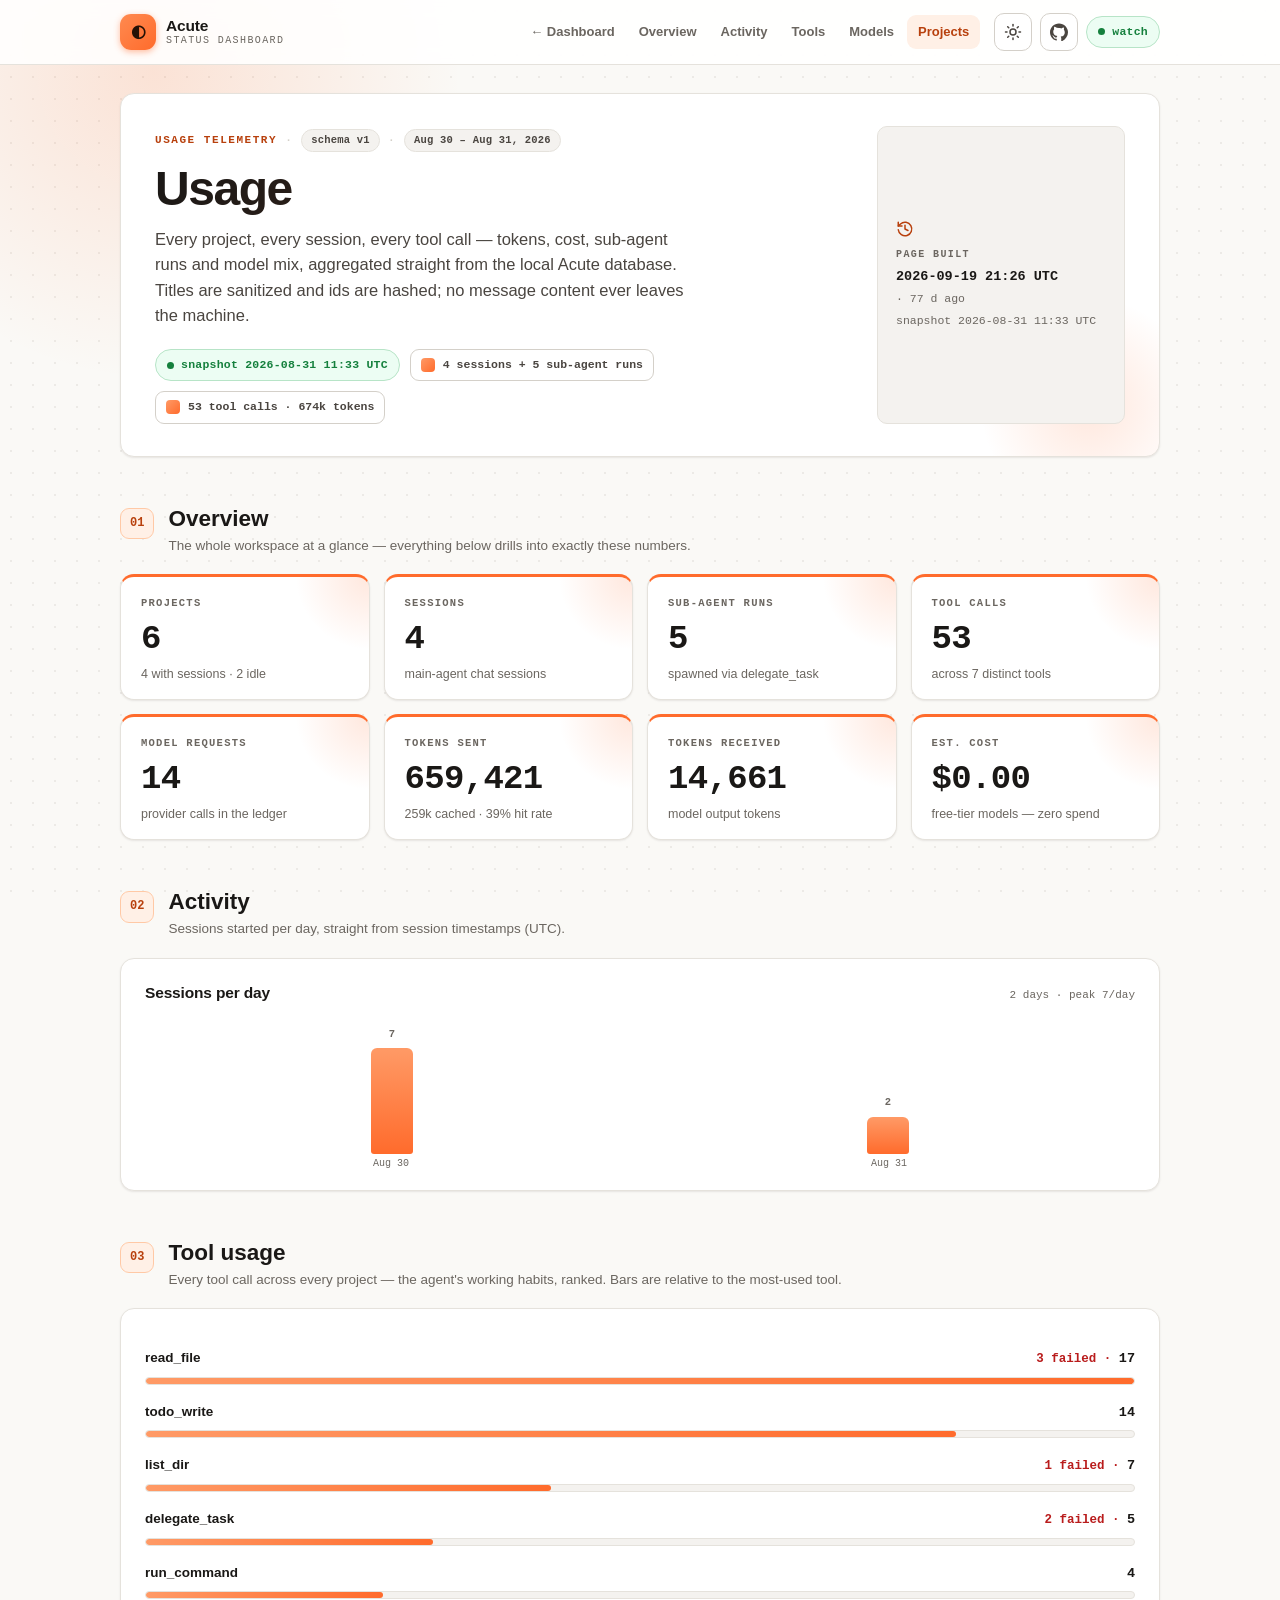
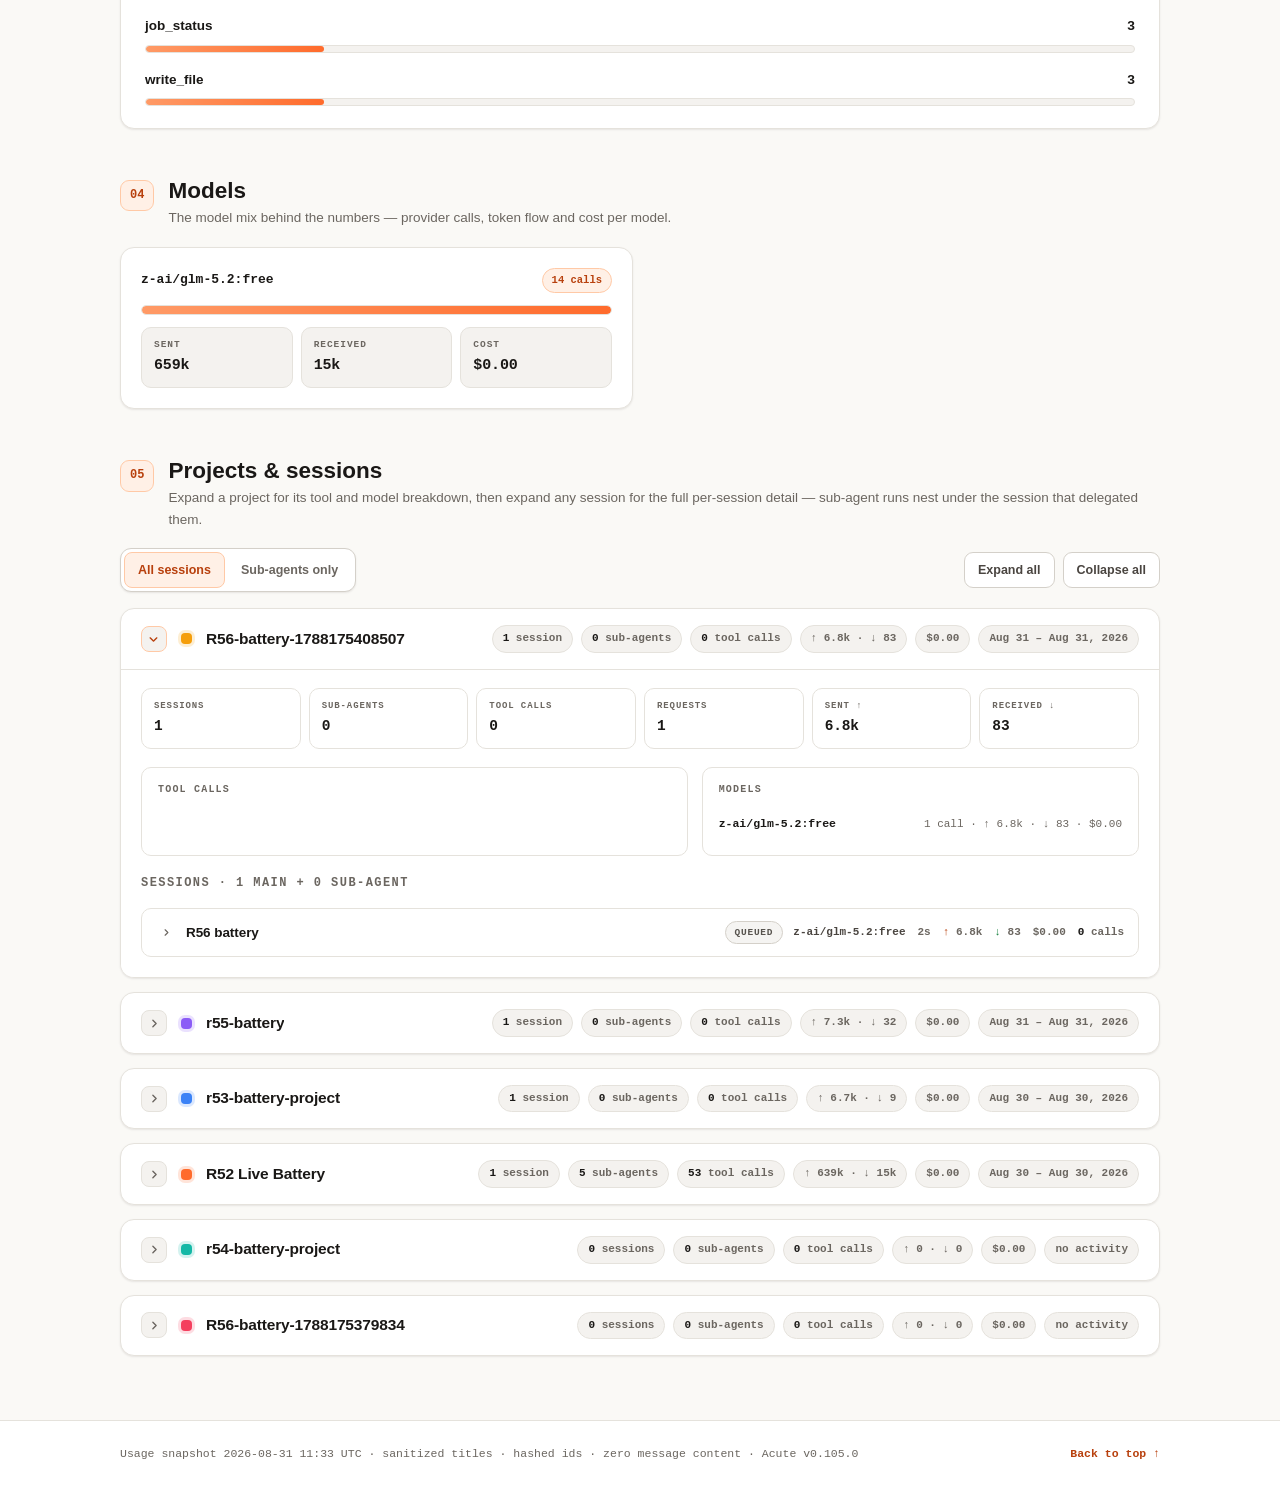
==== commit e478b1a5: "R112 truth-sync (the plan card): v0.106.0 published — remote access over the cloud relay (the one-ti" ====
--- a/usage.html
+++ b/usage.html
@@ -14,8 +14,8 @@
 <meta property="og:url" content="https://testplay-byte.github.io/DASHBOARD/usage.html">
 <link rel="canonical" href="https://testplay-byte.github.io/DASHBOARD/usage.html">
 <link rel="icon" href="data:image/svg+xml,%3Csvg%20xmlns%3D%22http%3A%2F%2Fwww.w3.org%2F2000%2Fsvg%22%20viewBox%3D%220%200%2064%2064%22%3E%3Crect%20width%3D%2264%22%20height%3D%2264%22%20rx%3D%2214%22%20fill%3D%22%23FF6B2C%22%2F%3E%3Ctext%20x%3D%2232%22%20y%3D%2245%22%20font-family%3D%22Menlo%2C%20Consolas%2C%20monospace%22%20font-size%3D%2234%22%20font-weight%3D%22700%22%20text-anchor%3D%22middle%22%20fill%3D%22%231f130a%22%3E%E2%97%90%3C%2Ftext%3E%3C%2Fsvg%3E">
-<link rel="stylesheet" href="assets/style.css?v=20260919t135927929z">
-<link rel="stylesheet" href="assets/usage.css?v=20260919t135927929z">
+<link rel="stylesheet" href="assets/style.css?v=20260919t212645626z">
+<link rel="stylesheet" href="assets/usage.css?v=20260919t212645626z">
 <script>
   // Apply persisted theme before paint to avoid a flash.
   (function () {
@@ -92,7 +92,7 @@
     <aside class="updated-box" aria-label="Page built">
       <svg class="updated-icon" viewBox="0 0 24 24" fill="none" stroke="currentColor" stroke-width="2" stroke-linecap="round" stroke-linejoin="round" aria-hidden="true"><path d="M3 3v5h5"/><path d="M3.05 13A9 9 0 1 0 6 5.3L3 8"/><path d="M12 7v5l4 2"/></svg>
       <span class="updated-label">Page built</span>
-      <span class="updated-time">2026-09-19 13:59 UTC</span>
+      <span class="updated-time">2026-09-19 21:26 UTC</span>
       <span class="updated-relative" id="updated-relative"></span>
       <span class="updated-relative">snapshot 2026-08-31 11:33 UTC</span>
     </aside>
@@ -973,8 +973,8 @@
   </div>
 </footer>
 
-<script type="application/json" id="dash-data">{"buildIso":"2026-09-19T13:59:27.929Z","page":"usage","usage":{"generatedAt":"2026-08-31T11:33:23.563Z","schemaVersion":1}}</script>
-<script src="assets/app.js?v=20260919t135927929z" defer></script>
-<script src="assets/usage.js?v=20260919t135927929z" defer></script>
+<script type="application/json" id="dash-data">{"buildIso":"2026-09-19T21:26:45.626Z","page":"usage","usage":{"generatedAt":"2026-08-31T11:33:23.563Z","schemaVersion":1}}</script>
+<script src="assets/app.js?v=20260919t212645626z" defer></script>
+<script src="assets/usage.js?v=20260919t212645626z" defer></script>
 </body>
 </html>
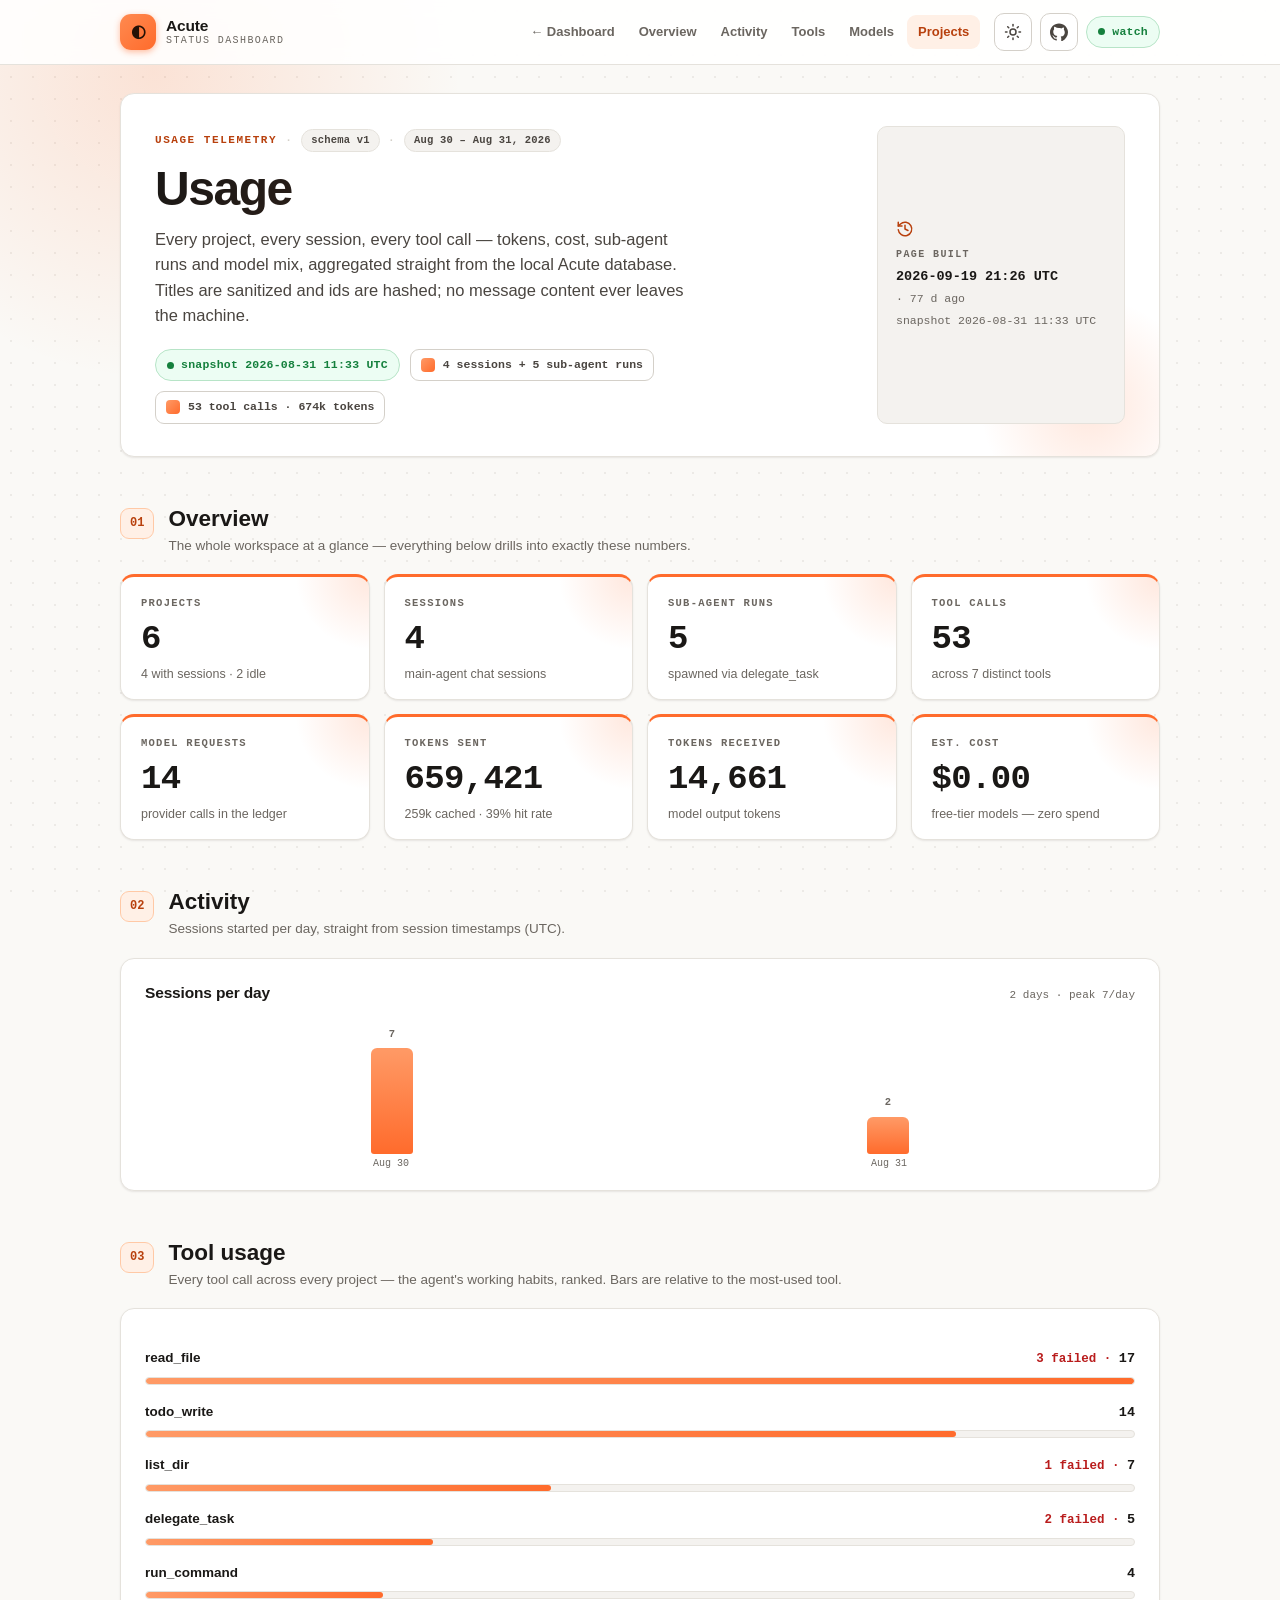
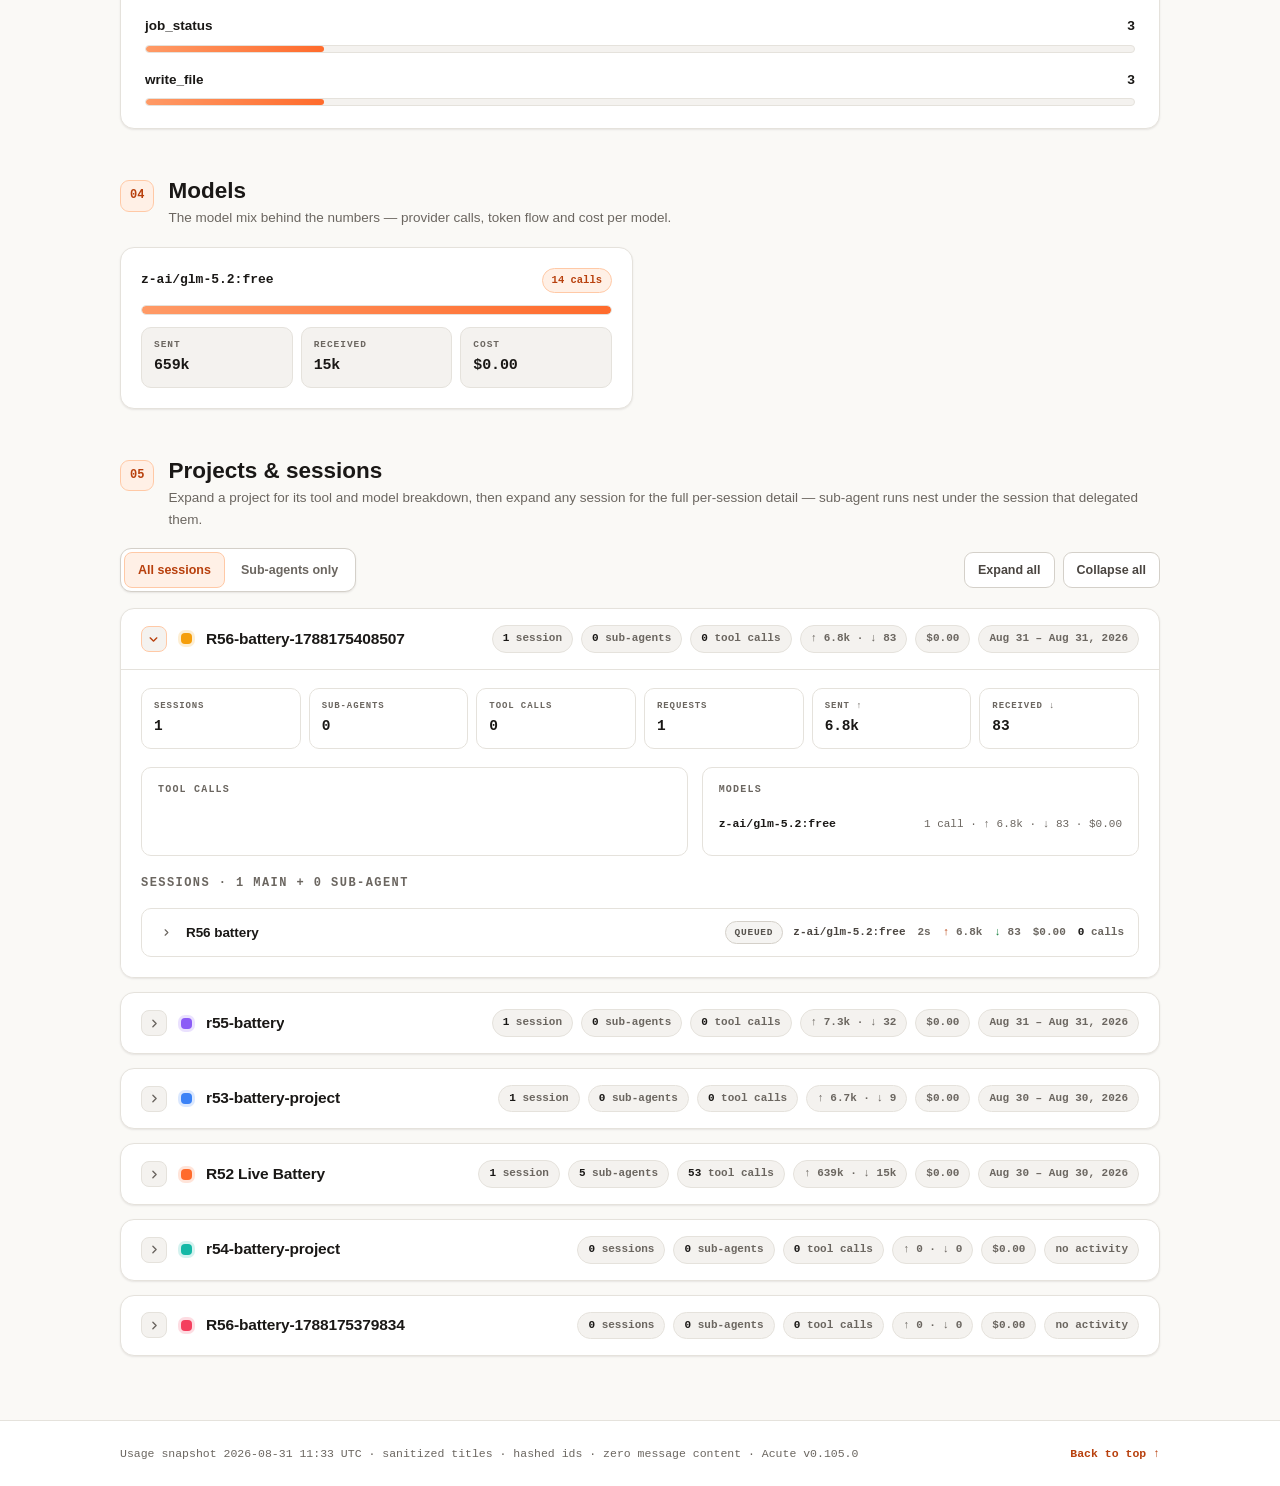
==== commit 56dcfa95: "chore: rebuild dashboard output [skip ci]" ====
--- a/usage.html
+++ b/usage.html
@@ -14,8 +14,8 @@
 <meta property="og:url" content="https://testplay-byte.github.io/DASHBOARD/usage.html">
 <link rel="canonical" href="https://testplay-byte.github.io/DASHBOARD/usage.html">
 <link rel="icon" href="data:image/svg+xml,%3Csvg%20xmlns%3D%22http%3A%2F%2Fwww.w3.org%2F2000%2Fsvg%22%20viewBox%3D%220%200%2064%2064%22%3E%3Crect%20width%3D%2264%22%20height%3D%2264%22%20rx%3D%2214%22%20fill%3D%22%23FF6B2C%22%2F%3E%3Ctext%20x%3D%2232%22%20y%3D%2245%22%20font-family%3D%22Menlo%2C%20Consolas%2C%20monospace%22%20font-size%3D%2234%22%20font-weight%3D%22700%22%20text-anchor%3D%22middle%22%20fill%3D%22%231f130a%22%3E%E2%97%90%3C%2Ftext%3E%3C%2Fsvg%3E">
-<link rel="stylesheet" href="assets/style.css?v=20260919t212645626z">
-<link rel="stylesheet" href="assets/usage.css?v=20260919t212645626z">
+<link rel="stylesheet" href="assets/style.css?v=20260919t212658552z">
+<link rel="stylesheet" href="assets/usage.css?v=20260919t212658552z">
 <script>
   // Apply persisted theme before paint to avoid a flash.
   (function () {
@@ -973,8 +973,8 @@
   </div>
 </footer>
 
-<script type="application/json" id="dash-data">{"buildIso":"2026-09-19T21:26:45.626Z","page":"usage","usage":{"generatedAt":"2026-08-31T11:33:23.563Z","schemaVersion":1}}</script>
-<script src="assets/app.js?v=20260919t212645626z" defer></script>
-<script src="assets/usage.js?v=20260919t212645626z" defer></script>
+<script type="application/json" id="dash-data">{"buildIso":"2026-09-19T21:26:58.552Z","page":"usage","usage":{"generatedAt":"2026-08-31T11:33:23.563Z","schemaVersion":1}}</script>
+<script src="assets/app.js?v=20260919t212658552z" defer></script>
+<script src="assets/usage.js?v=20260919t212658552z" defer></script>
 </body>
 </html>
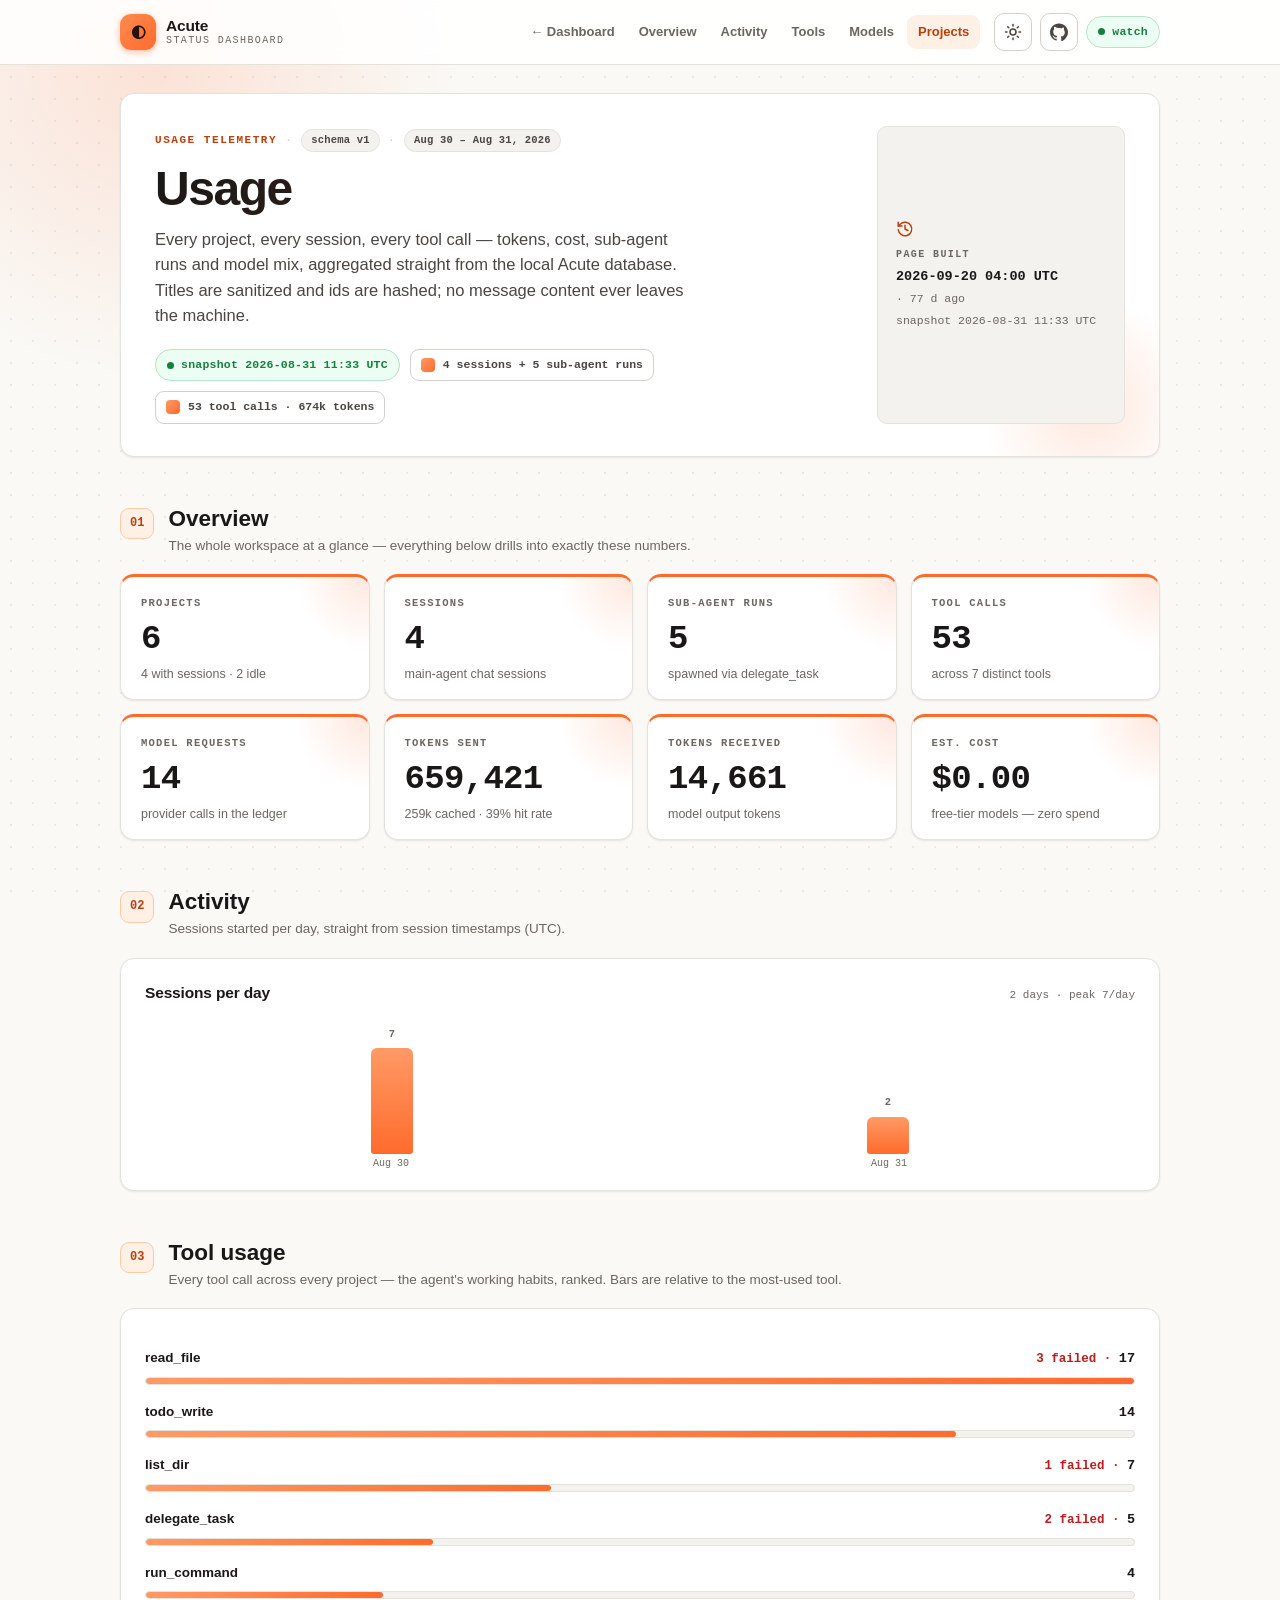
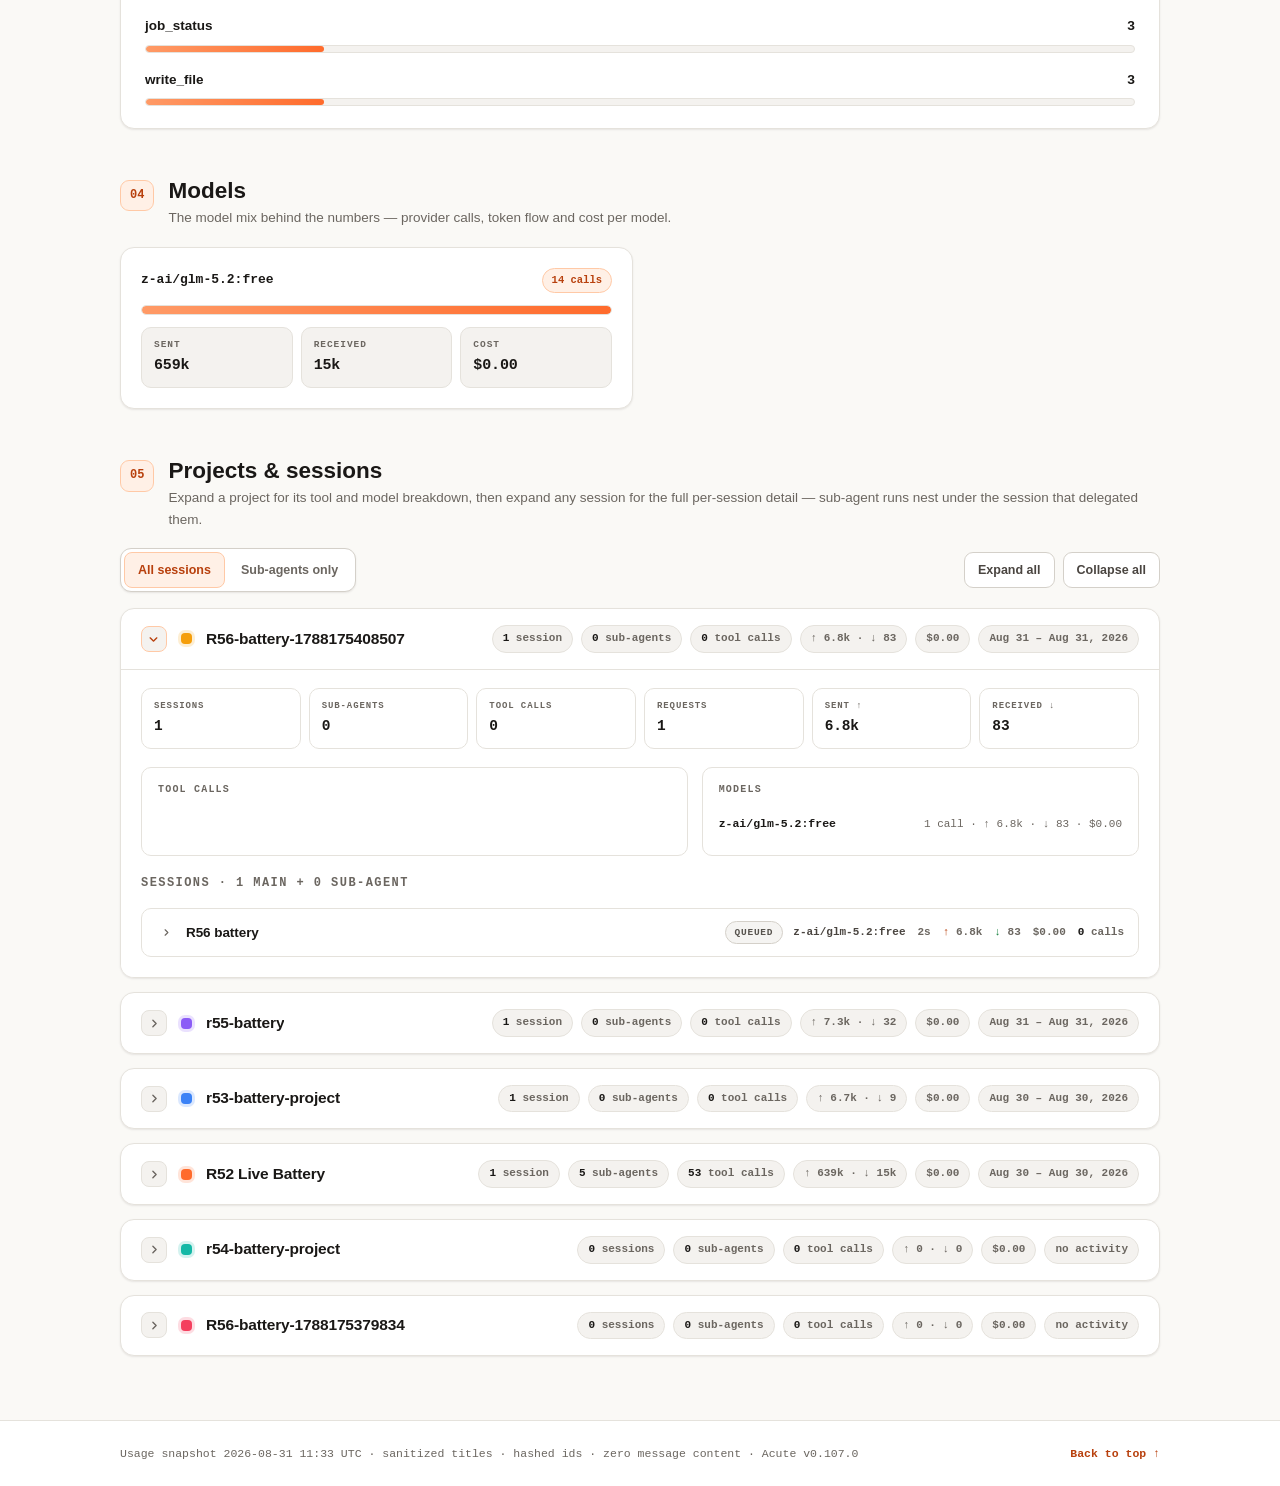
==== commit ec655bb9: "R113 truth-sync (the plan card): v0.107.0 published — live sync between every device (the events bus" ====
--- a/usage.html
+++ b/usage.html
@@ -14,8 +14,8 @@
 <meta property="og:url" content="https://testplay-byte.github.io/DASHBOARD/usage.html">
 <link rel="canonical" href="https://testplay-byte.github.io/DASHBOARD/usage.html">
 <link rel="icon" href="data:image/svg+xml,%3Csvg%20xmlns%3D%22http%3A%2F%2Fwww.w3.org%2F2000%2Fsvg%22%20viewBox%3D%220%200%2064%2064%22%3E%3Crect%20width%3D%2264%22%20height%3D%2264%22%20rx%3D%2214%22%20fill%3D%22%23FF6B2C%22%2F%3E%3Ctext%20x%3D%2232%22%20y%3D%2245%22%20font-family%3D%22Menlo%2C%20Consolas%2C%20monospace%22%20font-size%3D%2234%22%20font-weight%3D%22700%22%20text-anchor%3D%22middle%22%20fill%3D%22%231f130a%22%3E%E2%97%90%3C%2Ftext%3E%3C%2Fsvg%3E">
-<link rel="stylesheet" href="assets/style.css?v=20260919t212658552z">
-<link rel="stylesheet" href="assets/usage.css?v=20260919t212658552z">
+<link rel="stylesheet" href="assets/style.css?v=20260920t040025945z">
+<link rel="stylesheet" href="assets/usage.css?v=20260920t040025945z">
 <script>
   // Apply persisted theme before paint to avoid a flash.
   (function () {
@@ -92,7 +92,7 @@
     <aside class="updated-box" aria-label="Page built">
       <svg class="updated-icon" viewBox="0 0 24 24" fill="none" stroke="currentColor" stroke-width="2" stroke-linecap="round" stroke-linejoin="round" aria-hidden="true"><path d="M3 3v5h5"/><path d="M3.05 13A9 9 0 1 0 6 5.3L3 8"/><path d="M12 7v5l4 2"/></svg>
       <span class="updated-label">Page built</span>
-      <span class="updated-time">2026-09-19 21:26 UTC</span>
+      <span class="updated-time">2026-09-20 04:00 UTC</span>
       <span class="updated-relative" id="updated-relative"></span>
       <span class="updated-relative">snapshot 2026-08-31 11:33 UTC</span>
     </aside>
@@ -968,13 +968,13 @@
 
 <footer class="site-footer">
   <div class="container footer-inner">
-    <p class="footer-note">Usage snapshot 2026-08-31 11:33 UTC · sanitized titles · hashed ids · zero message content · Acute v0.105.0</p>
+    <p class="footer-note">Usage snapshot 2026-08-31 11:33 UTC · sanitized titles · hashed ids · zero message content · Acute v0.107.0</p>
     <a class="top-link" href="#top">Back to top ↑</a>
   </div>
 </footer>
 
-<script type="application/json" id="dash-data">{"buildIso":"2026-09-19T21:26:58.552Z","page":"usage","usage":{"generatedAt":"2026-08-31T11:33:23.563Z","schemaVersion":1}}</script>
-<script src="assets/app.js?v=20260919t212658552z" defer></script>
-<script src="assets/usage.js?v=20260919t212658552z" defer></script>
+<script type="application/json" id="dash-data">{"buildIso":"2026-09-20T04:00:25.945Z","page":"usage","usage":{"generatedAt":"2026-08-31T11:33:23.563Z","schemaVersion":1}}</script>
+<script src="assets/app.js?v=20260920t040025945z" defer></script>
+<script src="assets/usage.js?v=20260920t040025945z" defer></script>
 </body>
 </html>
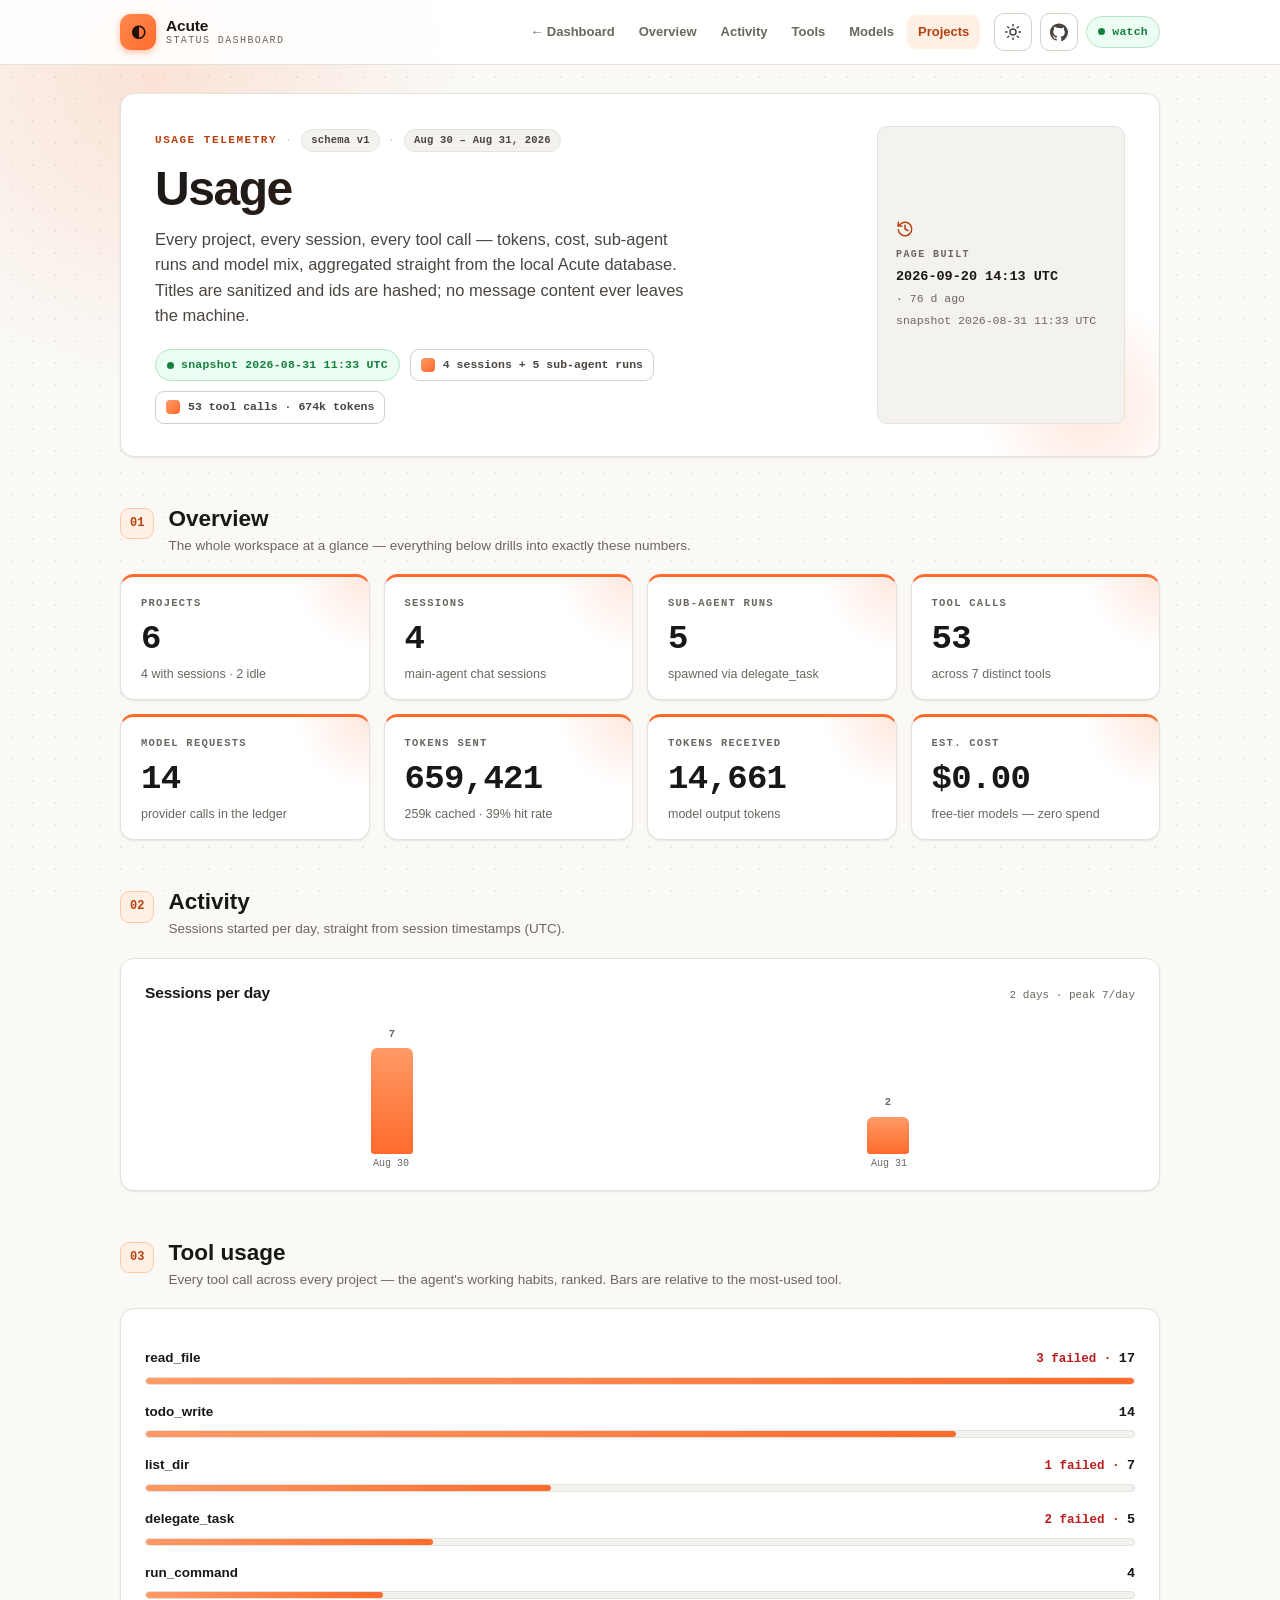
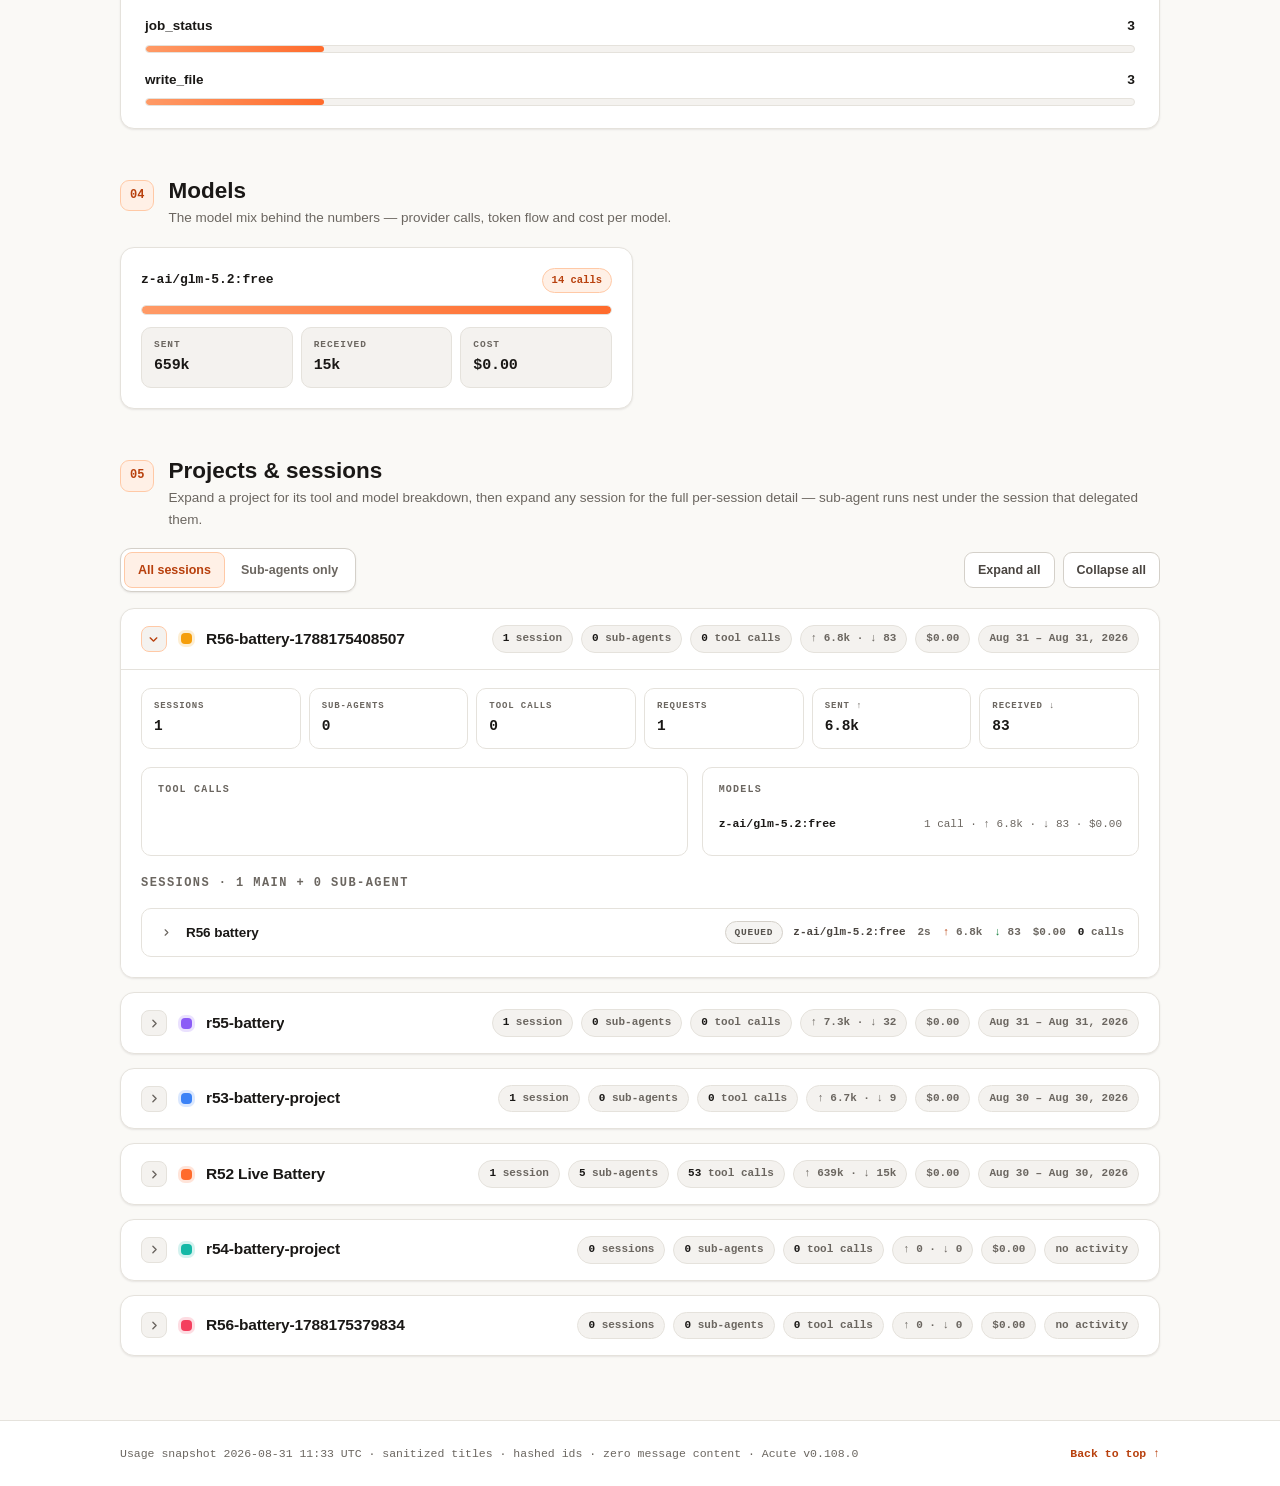
==== commit cae0c60f: "R114 truth-sync: v0.108.0 published — every menu works (the systemic sheet fix), live sync everywher" ====
--- a/usage.html
+++ b/usage.html
@@ -14,8 +14,8 @@
 <meta property="og:url" content="https://testplay-byte.github.io/DASHBOARD/usage.html">
 <link rel="canonical" href="https://testplay-byte.github.io/DASHBOARD/usage.html">
 <link rel="icon" href="data:image/svg+xml,%3Csvg%20xmlns%3D%22http%3A%2F%2Fwww.w3.org%2F2000%2Fsvg%22%20viewBox%3D%220%200%2064%2064%22%3E%3Crect%20width%3D%2264%22%20height%3D%2264%22%20rx%3D%2214%22%20fill%3D%22%23FF6B2C%22%2F%3E%3Ctext%20x%3D%2232%22%20y%3D%2245%22%20font-family%3D%22Menlo%2C%20Consolas%2C%20monospace%22%20font-size%3D%2234%22%20font-weight%3D%22700%22%20text-anchor%3D%22middle%22%20fill%3D%22%231f130a%22%3E%E2%97%90%3C%2Ftext%3E%3C%2Fsvg%3E">
-<link rel="stylesheet" href="assets/style.css?v=20260920t040025945z">
-<link rel="stylesheet" href="assets/usage.css?v=20260920t040025945z">
+<link rel="stylesheet" href="assets/style.css?v=20260920t141319554z">
+<link rel="stylesheet" href="assets/usage.css?v=20260920t141319554z">
 <script>
   // Apply persisted theme before paint to avoid a flash.
   (function () {
@@ -92,7 +92,7 @@
     <aside class="updated-box" aria-label="Page built">
       <svg class="updated-icon" viewBox="0 0 24 24" fill="none" stroke="currentColor" stroke-width="2" stroke-linecap="round" stroke-linejoin="round" aria-hidden="true"><path d="M3 3v5h5"/><path d="M3.05 13A9 9 0 1 0 6 5.3L3 8"/><path d="M12 7v5l4 2"/></svg>
       <span class="updated-label">Page built</span>
-      <span class="updated-time">2026-09-20 04:00 UTC</span>
+      <span class="updated-time">2026-09-20 14:13 UTC</span>
       <span class="updated-relative" id="updated-relative"></span>
       <span class="updated-relative">snapshot 2026-08-31 11:33 UTC</span>
     </aside>
@@ -968,13 +968,13 @@
 
 <footer class="site-footer">
   <div class="container footer-inner">
-    <p class="footer-note">Usage snapshot 2026-08-31 11:33 UTC · sanitized titles · hashed ids · zero message content · Acute v0.107.0</p>
+    <p class="footer-note">Usage snapshot 2026-08-31 11:33 UTC · sanitized titles · hashed ids · zero message content · Acute v0.108.0</p>
     <a class="top-link" href="#top">Back to top ↑</a>
   </div>
 </footer>
 
-<script type="application/json" id="dash-data">{"buildIso":"2026-09-20T04:00:25.945Z","page":"usage","usage":{"generatedAt":"2026-08-31T11:33:23.563Z","schemaVersion":1}}</script>
-<script src="assets/app.js?v=20260920t040025945z" defer></script>
-<script src="assets/usage.js?v=20260920t040025945z" defer></script>
+<script type="application/json" id="dash-data">{"buildIso":"2026-09-20T14:13:19.554Z","page":"usage","usage":{"generatedAt":"2026-08-31T11:33:23.563Z","schemaVersion":1}}</script>
+<script src="assets/app.js?v=20260920t141319554z" defer></script>
+<script src="assets/usage.js?v=20260920t141319554z" defer></script>
 </body>
 </html>
